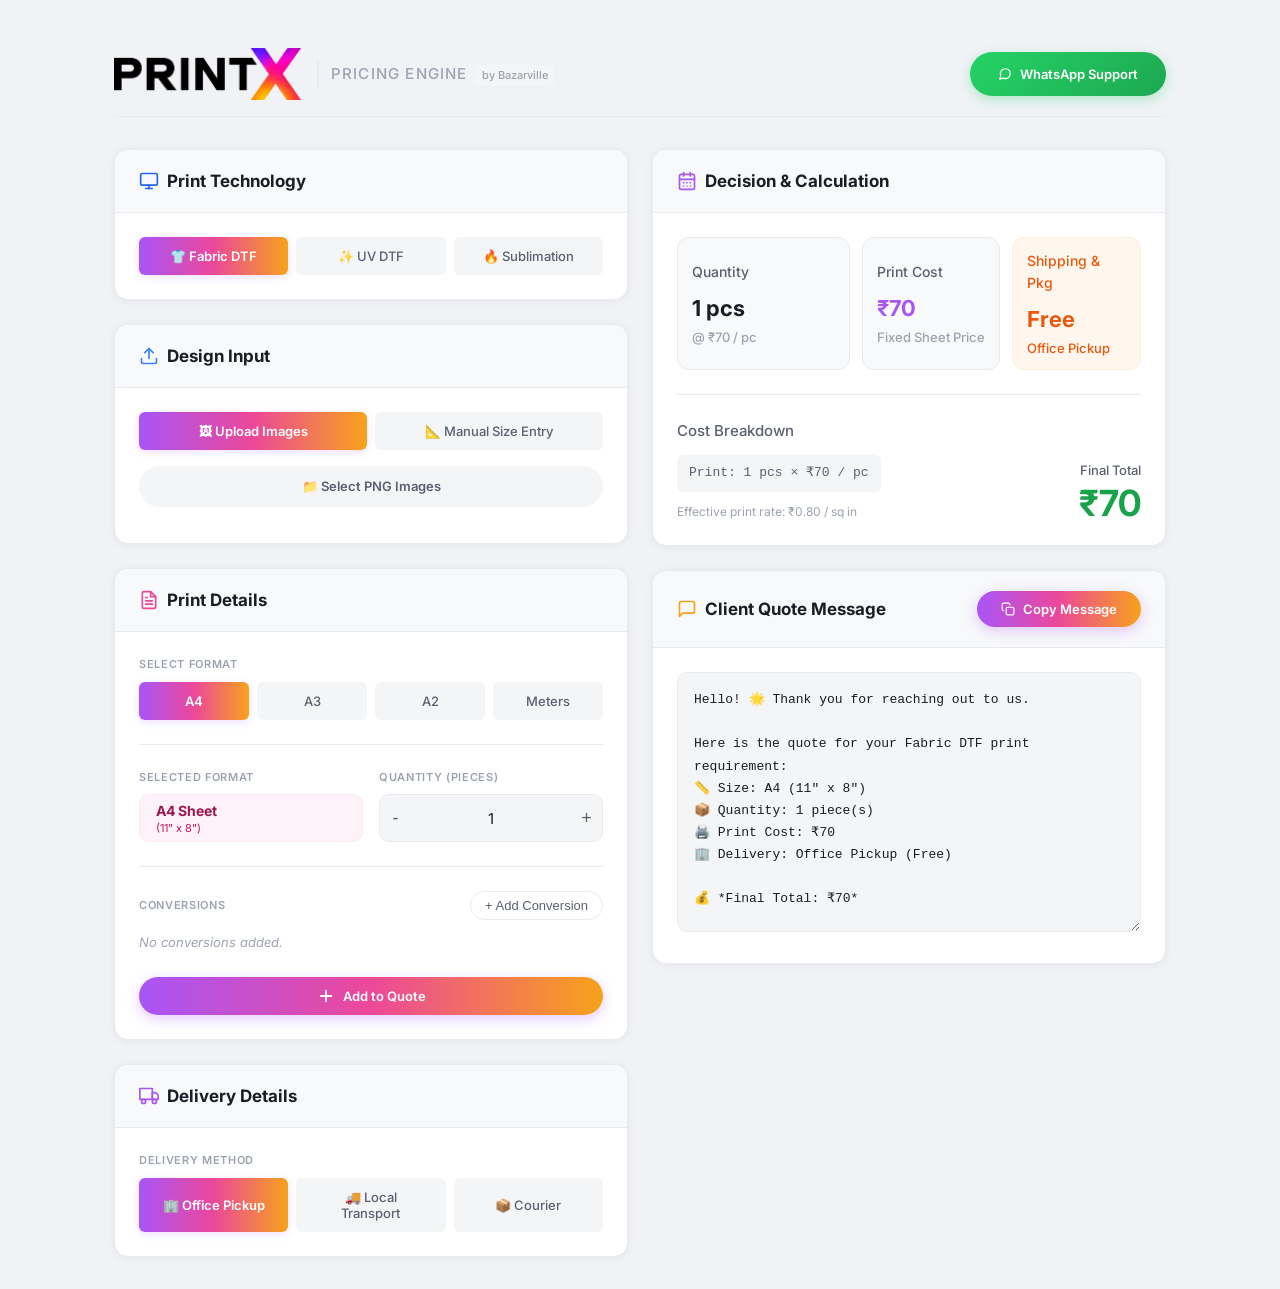
==== index.html @ d90b4173 "refactor: remove admin panel, sync pricing config, and clean up repository" ====
<!DOCTYPE html>
<html lang="en">

<head>
  <meta charset="UTF-8" />
  <meta name="viewport" content="width=device-width, initial-scale=1.0" />
  <meta name="description"
    content="DTF Pricing Engine — Calculate print costs, shipping, and generate client quotes instantly." />
  <title>PrintX - Pricing Engine</title>

  <!-- Favicon -->
  <link rel="icon" type="image/svg+xml" href="assets/images/favicon.svg" />

  <!-- CSS Design System -->
  <link rel="stylesheet" href="css/variables.css" />
  <link rel="stylesheet" href="css/base.css" />
  <link rel="stylesheet" href="css/layout.css" />
  <link rel="stylesheet" href="css/components.css" />
  <link rel="stylesheet" href="css/quote.css" />

  <!-- App Entry -->
  <script type="module" src="js/main.js"></script>
</head>

<body>
  <div class="app-wrapper">
    <!-- Global Header -->
    <header class="app-header" id="app-header"></header>

    <!-- 2-Column Grid -->
    <div class="app-grid">
      <!-- Left Column: Inputs -->
      <div class="app-col" id="app-inputs"></div>

      <!-- Right Column: Outputs + Quote -->
      <div class="app-col">
        <div id="app-outputs"></div>
        <div id="app-quote"></div>
      </div>
    </div>
  </div>
</body>

</html>
---- css/variables.css ----
/* ========================================
   Design Tokens — PrintX Reference Match
   ======================================== */

:root {
  /* Colors */
  --bg-primary: #f0f2f5;
  --bg-secondary: #ffffff;
  --bg-card: #ffffff;
  --bg-card-hover: #fafbfc;
  --bg-input: #f4f5f7;

  --border-color: #e8eaee;
  --border-active: #d0d4dc;

  --text-primary: #1a1d26;
  --text-secondary: #5a6070;
  --text-muted: #9ca3b0;

  /* PrintX logo gradient: purple → pink → orange */
  --gradient-primary: linear-gradient(to right, #a855f7 0%, #ec4899 50%, #f7a21b 100%);
  --gradient-primary-hover: linear-gradient(to right, #9333ea 0%, #db2777 50%, #ea580c 100%);
  --gradient-btn-shadow: 0 4px 14px rgba(168, 85, 247, 0.3);

  --accent-orange: #f7a21b;
  --accent-pink: #ec4899;
  --accent-purple: #a855f7;

  --success: #16a34a;
  --success-light: #22c55e;
  --warning: #f97316;
  --warning-bg: #fff7ed;
  --danger: #dc2626;

  --whatsapp: #25d366;

  /* Typography */
  --font-family: 'Inter', -apple-system, BlinkMacSystemFont, 'Segoe UI', sans-serif;
  --font-mono: 'SF Mono', 'Consolas', monospace;

  --fs-xs: 0.6875rem;
  --fs-sm: 0.8125rem;
  --fs-base: 0.9375rem;
  --fs-lg: 1.0625rem;
  --fs-xl: 1.25rem;
  --fs-2xl: 1.625rem;
  --fs-3xl: 2rem;

  --fw-normal: 400;
  --fw-medium: 500;
  --fw-semibold: 600;
  --fw-bold: 700;

  /* Spacing */
  --space-xs: 0.25rem;
  --space-sm: 0.5rem;
  --space-md: 0.75rem;
  --space-lg: 1rem;
  --space-xl: 1.5rem;
  --space-2xl: 2rem;
  --space-3xl: 3rem;

  /* Radius */
  --radius-sm: 6px;
  --radius-md: 10px;
  --radius-lg: 14px;
  --radius-xl: 20px;
  --radius-pill: 999px;

  /* Shadows */
  --shadow-sm: 0 1px 3px rgba(0, 0, 0, 0.04);
  --shadow-card: 0 1px 8px rgba(0, 0, 0, 0.06);
  --shadow-lg: 0 8px 30px rgba(0, 0, 0, 0.08);

  /* Transitions */
  --transition-fast: 150ms ease;
  --transition-base: 200ms ease;
}
---- css/base.css ----
/* ========================================
   Base Styles — Reset, body, typography
   ======================================== */

@import url('https://fonts.googleapis.com/css2?family=Inter:wght@400;500;600;700&display=swap');

*, *::before, *::after {
  margin: 0;
  padding: 0;
  box-sizing: border-box;
}

html {
  font-size: 16px;
  -webkit-font-smoothing: antialiased;
  -moz-osx-font-smoothing: grayscale;
  overflow-x: hidden;
  width: 100%;
}

body {
  font-family: var(--font-family);
  font-size: var(--fs-base);
  font-weight: var(--fw-normal);
  color: var(--text-primary);
  background: var(--bg-primary);
  line-height: 1.6;
  min-height: 100vh;
  overflow-x: hidden;
  width: 100%;
  max-width: 100vw;
}

a {
  color: var(--accent-primary);
  text-decoration: none;
  transition: color var(--transition-fast);
}

a:hover {
  color: var(--accent-secondary);
}

h1, h2, h3, h4 {
  font-weight: var(--fw-semibold);
  line-height: 1.3;
  color: var(--text-primary);
}

::selection {
  background: var(--accent-purple);
  color: #fff;
}

input:focus, textarea:focus, button:focus-visible {
  outline: 2px solid var(--accent-primary);
  outline-offset: 1px;
}

.text-muted {
  color: var(--text-muted);
  font-size: var(--fs-sm);
}
---- css/layout.css ----
/* ========================================
   Layout — PrintX Reference Match
   ======================================== */

.app-wrapper {
  max-width: 1100px;
  margin: 0 auto;
  padding: var(--space-2xl) var(--space-xl);
}

.app-header {
  margin-bottom: var(--space-2xl);
  border-bottom: 1px solid var(--border-color);
}

.app-grid {
  display: grid;
  grid-template-columns: 1fr 1fr;
  gap: var(--space-xl);
  align-items: start;
}

.app-col {
  display: flex;
  flex-direction: column;
  gap: var(--space-xl);
}

/* Header — NO card border, open layout like reference */
.header-inner {
  display: flex;
  align-items: center;
  justify-content: space-between;
  padding: var(--space-lg) 0;
}

.header-brand {
  display: flex;
  align-items: center;
  gap: var(--space-lg);
}

.header-logo {
  height: 52px;
  width: auto;
  object-fit: contain;
}

.header-logo-placeholder {
  width: 52px;
  height: 52px;
  display: flex;
  align-items: center;
  justify-content: center;
  font-size: 2rem;
  background: var(--bg-input);
  border-radius: var(--radius-md);
  border: 1px dashed var(--border-color);
}

.header-text {
  display: flex;
  align-items: center;
  gap: var(--space-md);
}

.header-title {
  font-size: var(--fs-2xl);
  font-weight: 900;
  color: var(--text-primary);
  line-height: 1;
  letter-spacing: -0.02em;
}

.header-separator {
  width: 2px;
  height: 28px;
  background: var(--border-color);
}

.header-subtitle {
  font-size: var(--fs-base);
  color: var(--text-muted);
  font-weight: var(--fw-medium);
  letter-spacing: 0.08em;
}

.header-actions {
  display: flex;
  flex-direction: column;
  align-items: flex-end;
  gap: 4px;
}

.header-phone {
  font-size: var(--fs-xs);
  color: var(--text-muted);
  font-weight: var(--fw-medium);
}

/* Responsive */
@media (max-width: 768px) {
  .app-wrapper { 
    padding: 12px 16px;
    width: 100%;
    max-width: 100%;
    margin: 0 auto;
    box-sizing: border-box;
  }
  .app-grid { 
    display: flex;
    flex-direction: column;
    gap: 16px;
  }
  .app-col {
    gap: 16px;
    width: 100%;
  }
  .header-inner {
    flex-direction: column;
    align-items: center;
    gap: 8px; /* Reduced from 12px */
    text-align: center;
    width: 100%;
  }
  .header-brand { 
    flex-direction: column;
    align-items: center;
    justify-content: center;
    width: 100%;
  }
  .header-text { 
    flex-direction: column; 
    gap: var(--space-xs); 
  }
  .header-separator { display: none; }
  .header-actions { 
    width: 100%; 
    display: flex;
    margin-top: 12px;
  }
  .header-actions > div {
    display: flex;
    align-items: center;
    justify-content: space-between;
    gap: 12px;
    width: 100%;
  }
  .header-actions .btn {
    height: 44px;
    min-height: 44px;
    font-size: 14px;
    border-radius: 10px;
    width: auto;
  }
  .header-actions .btn-admin-toggle {
    width: 44px;
    padding: 0;
    display: flex;
    align-items: center;
    justify-content: center;
    flex-shrink: 0;
  }
  .header-actions .btn-whatsapp {
    flex: 1;
    max-width: none;
    justify-content: center;
    display: flex;
    align-items: center;
    gap: 8px;
  }
}
---- css/components.css ----
/* ========================================
   Components — PrintX Reference Match
   ======================================== */

/* Cards */
.card {
  background: var(--bg-card);
  border: 1px solid var(--border-color);
  border-radius: var(--radius-lg);
  padding: 0;
  box-shadow: var(--shadow-card);
  overflow: hidden;
}

.card-header {
  padding: 20px 24px;
  background: #f8f9fa;
  border-bottom: 1px solid var(--border-color);
  display: flex;
  align-items: center;
}

.card-body {
  padding: 24px;
}

.card-title {
  font-size: var(--fs-lg);
  font-weight: var(--fw-bold);
  color: var(--text-primary);
  display: flex;
  align-items: center;
  gap: var(--space-sm);
  margin: 0; /* Handled by header padding */
}

/* Field labels — uppercase, small, muted */
.field-group {
  margin-bottom: var(--space-xl);
}

.field-label {
  display: block;
  font-size: var(--fs-xs);
  font-weight: var(--fw-semibold);
  color: var(--text-muted);
  text-transform: uppercase;
  letter-spacing: 0.06em;
  margin-bottom: 8px;
}

/* Inputs — simple grey */
.input-field {
  width: 100%;
  height: 48px;
  padding: 12px 14px;
  background: var(--bg-input);
  border: 1px solid var(--border-color);
  border-radius: var(--radius-md);
  color: var(--text-primary);
  font-family: var(--font-family);
  font-size: var(--fs-base);
  transition: border-color var(--transition-fast);
}

.input-field:focus {
  border-color: var(--accent-pink);
  background: #fff;
  outline: none;
  box-shadow: 0 0 0 3px rgba(236, 72, 153, 0.08);
}

.input-field:disabled {
  opacity: 0.6;
  cursor: not-allowed;
  background: var(--bg-primary);
}

.input-fixed {
  color: var(--text-secondary);
  font-weight: var(--fw-medium);
}

/* Custom Select Dropdown Arrow */
select.input-field {
  -webkit-appearance: none;
  -moz-appearance: none;
  appearance: none;
  background-image: url("data:image/svg+xml;charset=UTF-8,%3csvg xmlns='http://www.w3.org/2000/svg' viewBox='0 0 24 24' fill='none' stroke='%236b7280' stroke-width='2' stroke-linecap='round' stroke-linejoin='round'%3e%3cpolyline points='6 9 12 15 18 9'%3e%3c/polyline%3e%3c/svg%3e");
  background-repeat: no-repeat;
  background-position: right 14px center;
  background-size: 16px;
  padding-right: 40px; /* Space for the custom arrow */
}

/* Custom Number Spinner UI */
.number-input-group {
  display: flex;
  align-items: stretch;
  height: 48px;
  background: var(--bg-input);
  border: 1px solid var(--border-color);
  border-radius: var(--radius-md);
  overflow: hidden;
  transition: border-color var(--transition-fast);
}

.number-input-group:focus-within {
  border-color: var(--accent-pink);
  box-shadow: 0 0 0 3px rgba(236, 72, 153, 0.08);
}

.number-input-group .input-field {
  border: none;
  border-radius: 0;
  text-align: center;
  padding: 0 var(--space-xs);
  height: 100%;
}

.number-input-group .input-field:focus {
  box-shadow: none;
}

.btn-spin {
  display: flex;
  align-items: center;
  justify-content: center;
  width: 44px;
  background: var(--bg-input);
  border: none;
  color: var(--text-secondary);
  font-size: 18px;
  font-weight: 500;
  cursor: pointer;
  user-select: none;
  transition: background var(--transition-fast);
}

.btn-spin:hover {
  background: #e5e7eb;
  color: var(--text-primary);
}

.btn-spin:active {
  background: #d1d5db;
}

/* Hide native number spin arrows */
input[type="number"]::-webkit-inner-spin-button,
input[type="number"]::-webkit-outer-spin-button {
  -webkit-appearance: none;
  margin: 0;
}
input[type="number"] {
  -moz-appearance: textfield; /* Firefox */
}


/* Selected Format Badge */
.format-badge {
  background: #fdf2f8;
  border: 1px solid #fce7f3;
  border-radius: var(--radius-md);
  padding: 0 var(--space-lg);
  display: flex;
  flex-direction: column;
  justify-content: center;
  height: 48px;
  box-sizing: border-box;
}

.format-badge-name {
  color: #9d174d;
  font-weight: var(--fw-bold);
  font-size: 14px;
  line-height: 1.2;
}

.format-badge-dims {
  color: #be185d;
  font-size: 11px;
  margin-top: 2px;
  line-height: 1.1;
}

.input-row {
  display: grid;
  grid-template-columns: 1fr 1fr;
  gap: var(--space-lg);
}

.input-col {
  display: flex;
  flex-direction: column;
}

/* ========================================
   Buttons — Gradient pills (PrintX style)
   ======================================== */

.btn {
  display: inline-flex;
  align-items: center;
  justify-content: center;
  gap: var(--space-sm);
  padding: 10px 24px;
  font-family: var(--font-family);
  font-size: var(--fs-sm);
  font-weight: var(--fw-semibold);
  border: none;
  border-radius: var(--radius-pill);
  background: var(--bg-input);
  color: var(--text-secondary);
  cursor: pointer;
  transition: all var(--transition-fast);
  user-select: none;
}

.btn:hover {
  background: #e5e7eb;
  color: var(--text-primary);
}

.btn-group {
  display: flex;
  gap: var(--space-sm);
  flex-wrap: wrap;
}

/* Toggle buttons — inactive: grey pill, active: gradient */
.btn-select {
  padding: 11px 21px; /* adjusted to compensate for removed border */
  border-radius: var(--radius-sm);
  background: var(--bg-input);
  border: none;
  color: var(--text-secondary);
  font-weight: var(--fw-medium);
  flex: 1; /* Stretch to fill space evenly */
}

.btn-select.active {
  background: var(--gradient-primary);
  color: #fff;
  font-weight: var(--fw-semibold);
  box-shadow: 0 2px 8px rgba(168, 85, 247, 0.2);
}

.btn-select.active:hover {
  background: var(--gradient-primary-hover);
  color: #fff;
}

.btn-select:not(.active):hover {
  background: #e5e7eb;
}

/* Specific button for adding conversions to prevent mobile overrides */
.btn-add-conversion {
  padding: 6px 14px;
  font-size: 13px;
  font-weight: 500;
  border-radius: var(--radius-pill);
  background: #fff;
  border: 1px solid var(--border-color);
  color: var(--text-secondary);
  cursor: pointer;
  transition: all var(--transition-fast);
  white-space: nowrap;
}

.btn-add-conversion:hover {
  background: #f3f4f6;
  color: var(--text-primary);
  border-color: var(--border-active);
}

/* Primary (gradient) */
.btn-primary {
  background: var(--gradient-primary);
  color: #fff;
  font-weight: var(--fw-semibold);
  box-shadow: var(--gradient-btn-shadow);
  border: none;
}

.btn-primary:hover {
  background: var(--gradient-primary-hover);
  color: #fff;
}

.btn-success {
  background: var(--success) !important;
  color: #fff !important;
  box-shadow: 0 4px 12px rgba(22, 163, 74, 0.3) !important;
}

/* WhatsApp — green brand color */
.btn-whatsapp {
  background: linear-gradient(135deg, #25D366, #1da851);
  border: none;
  color: #fff;
  font-weight: var(--fw-semibold);
  padding: 12px 28px;
  border-radius: var(--radius-pill);
  font-size: var(--fs-sm);
  box-shadow: 0 4px 12px rgba(37, 211, 102, 0.3);
}

.btn-whatsapp:hover {
  background: linear-gradient(135deg, #1da851, #128c7e);
  color: #fff;
}

/* Chips */
.chip-group {
  display: flex;
  gap: var(--space-sm);
}

.chip {
  padding: 5px 14px;
  font-family: var(--font-family);
  font-size: var(--fs-xs);
  font-weight: var(--fw-medium);
  border: 1px solid var(--border-color);
  border-radius: var(--radius-pill);
  background: #fff;
  color: var(--text-muted);
  cursor: pointer;
  transition: all var(--transition-fast);
}

.chip:hover {
  border-color: var(--border-active);
}

.chip.active {
  background: var(--gradient-primary);
  border-color: transparent;
  color: #fff;
}

/* ========================================
   Partner cards
   ======================================== */

.partner-card {
  padding: 12px 16px;
  background: var(--bg-input);
  border: 1px solid var(--border-color);
  border-radius: var(--radius-md);
  margin-bottom: var(--space-sm);
  cursor: pointer;
  transition: all var(--transition-fast);
  display: flex;
  align-items: center;
  justify-content: space-between;
}

.partner-card:hover {
  border-color: var(--border-active);
  background: #fff;
}

.partner-card.selected {
  border-color: var(--accent-orange);
  background: var(--warning-bg);
}

.partner-info {
  display: flex;
  flex-direction: column;
  gap: 4px;
}

.partner-title-row {
  display: flex;
  align-items: center;
  gap: 8px;
}

.partner-name {
  font-weight: var(--fw-semibold);
  font-size: 14px;
  color: var(--text-primary);
}

.partner-track {
  font-size: 11px;
  color: var(--accent-pink);
  text-decoration: none;
  font-weight: var(--fw-medium);
}
.partner-track:hover {
  text-decoration: underline;
}

.partner-meta-row {
  display: flex;
  align-items: center;
  gap: 12px;
  font-size: 12px;
  color: var(--text-muted);
}

.partner-cost {
  font-size: 18px;
  font-weight: var(--fw-bold);
  color: var(--accent-orange);
}

.kpi-grid {
  display: grid;
  grid-template-columns: repeat(3, 1fr);
  gap: var(--space-md);
}

.kpi-block {
  padding: 12px 14px;
  background: #f8f9fa;
  border: 1px solid var(--border-color);
  border-radius: 12px;
  text-align: left;
  display: flex;
  flex-direction: column;
  justify-content: center; /* Center content vertically */
  min-height: 116px;
}

.kpi-label {
  font-size: 14px;
  font-weight: var(--fw-medium);
  color: var(--text-secondary);
  text-transform: none;
  letter-spacing: normal;
  margin-bottom: 12px;
}

.kpi-value {
  font-size: 22px;
  font-weight: var(--fw-bold);
  color: var(--text-primary);
  margin-bottom: 8px;
  line-height: 1.1;
  white-space: nowrap;
}

.kpi-sub {
  font-size: 13px;
  color: var(--text-muted);
  font-weight: var(--fw-medium);
  line-height: 1.4;
  white-space: nowrap;
}

/* Delivery KPI — orange accent */
.kpi-block.kpi-delivery {
  background: var(--warning-bg);
  border-color: #ffedd5;
}

.kpi-block.kpi-delivery .kpi-label,
.kpi-block.kpi-delivery .kpi-value,
.kpi-block.kpi-delivery .kpi-sub {
  color: #ea580c;
}

/* Breakdown Badges */
.breakdown-badge {
  padding: 8px 12px;
  border-radius: 6px;
  font-family: var(--font-mono);
  font-size: 13px;
  display: inline-block;
  width: fit-content;
}

.breakdown-print-badge {
  background: var(--bg-input);
  color: var(--text-secondary);
}

.breakdown-delivery-badge {
  background: var(--warning-bg);
  color: #ea580c;
}

/* ========================================
   Final Total
   ======================================== */

.final-total-label {
  font-size: 13px;
  font-weight: var(--fw-medium);
  color: var(--text-secondary);
  margin-bottom: 4px;
}

.final-total-value {
  font-size: 36px;
  font-weight: 700;
  color: var(--success);
  line-height: 1;
}

/* ========================================
   Validation error
   ======================================== */

.validation-error {
  padding: 10px 14px;
  background: #fef2f2;
  border: 1px solid #fecaca;
  border-radius: var(--radius-md);
  color: var(--danger);
  font-size: var(--fs-sm);
  font-weight: var(--fw-medium);
  margin-top: var(--space-md);
  animation: shake 0.3s ease;
}

@keyframes shake {
  0%, 100% { transform: translateX(0); }
  25% { transform: translateX(-4px); }
  75% { transform: translateX(4px); }
}

.badge-recommended {
  background: #fef08a; /* Yellow-200 */
  color: #854d0e; /* Yellow-800 */
  font-size: 10px;
  font-weight: 600;
  padding: 2px 6px;
  border-radius: 12px;
  display: inline-flex;
  align-items: center;
  line-height: 1.2;
}

/* ========================================
   Responsive Components (Mobile)
   ======================================== */

@media (max-width: 768px) {
  .card {
    width: 100%;
    border-radius: 12px;
    margin-bottom: 16px;
  }
  .card-header {
    padding: 16px;
  }
  .card-body {
    padding: 16px;
  }
  .btn, .btn-select {
    width: 100%;
    min-height: 44px;
    height: 48px;
    font-size: 14px; /* Reduced from 15px for better hierarchy */
    justify-content: center;
  }
  /* Secondary Button Hierarchy Fix */
  .btn:not(.btn-primary):not(.btn-success):not(.btn-whatsapp):not(.btn-select) {
    background: transparent;
    border: 1px solid var(--border-color);
    font-weight: 500; /* Lighter visual weight */
    color: var(--text-primary);
  }
  .btn-select:not(.active) {
    background: #f8f9fa; /* Lighter background */
    border: 1px solid var(--border-color);
    font-weight: 500;
  }
  .btn-group {
    flex-direction: column;
    gap: 10px;
    width: 100%;
  }
  .input-field {
    width: 100%;
    height: 44px;
    font-size: 16px;
    padding: 10px 12px;
  }
  .input-col {
    margin-bottom: 8px;
  }
  .input-row {
    grid-template-columns: 1fr;
    gap: var(--space-md);
  }
  .number-input-group {
    height: 44px;
  }
  .format-badge {
    height: 44px;
    padding: 0 var(--space-md);
  }
  .format-badge-name {
    font-size: 13px;
  }
  .format-badge-dims {
    font-size: 10px;
    margin-top: 1px;
  }
  .kpi-grid {
    display: flex;
    flex-direction: column;
    gap: 10px;
  }
  .kpi-block {
    min-height: auto;
    padding: 12px;
    width: 100%;
    overflow: hidden;
  }
  /* Typography tweaks */
  .card-title {
    font-size: 15px; /* balanced section title */
  }
  .field-label, .kpi-label, .final-total-label {
    font-size: 12px; /* balanced labels */
  }
  .kpi-value {
    font-size: 22px;
    word-break: break-word;
  }
  .final-total-value {
    font-size: 28px;
  }
  /* Adjust breakdown layout */
  .breakdown-section > div:first-child {
    flex-direction: column;
  }
  .breakdown-badge {
    white-space: normal;
    word-break: break-word;
  }
  .admin-upload-btn {
    width: 100%;
    min-height: 44px;
    display: flex;
    justify-content: center;
  }
}

/* Manual Size List Row Component */
.manual-size-item {
  display: flex;
  gap: 8px;
  align-items: center;
  background: #f9fafb;
  padding: 8px 12px;
  border: 1px solid var(--border-color);
  border-radius: 8px;
}

.manual-size-item .size-inputs-group {
  display: flex;
  align-items: center;
  gap: 8px;
}

.manual-size-item .multiplier {
  color: var(--text-muted);
}

.manual-size-item .unit {
  color: var(--text-muted);
  font-size: 12px;
  margin-left: 4px;
}

.manual-size-item .spacer {
  flex: 1;
}

.manual-size-item .remove-btn {
  width: 36px;
  height: 36px;
  min-height: 36px;
  padding: 0;
  display: flex;
  align-items: center;
  justify-content: center;
  color: #ef4444;
  border: 1px solid #fecaca;
  background: #fef2f2;
  border-radius: 8px;
  flex-shrink: 0;
}

.manual-size-item .remove-btn:hover {
  background: #fee2e2;
  border-color: #fca5a5;
}

@media (max-width: 480px) {
  .manual-size-item {
    display: grid !important;
    grid-template-columns: 1fr auto !important;
    row-gap: 12px;
    column-gap: 8px;
    padding: 12px !important;
  }
  
  .manual-size-item .spacer {
    display: none !important;
  }
  
  .manual-size-item .size-inputs-group {
    grid-column: 1 / -1;
    width: 100%;
  }
  
  .manual-size-item .quantity-group {
    grid-column: 1;
    justify-self: start;
  }
  
  .manual-size-item .delete-group {
    grid-column: 2;
    justify-self: end;
  }
}

/* Cart Items */
.cart-item {
  display: flex;
  justify-content: space-between;
  align-items: center;
  padding: 12px;
  border: 1px solid var(--border-color);
  border-radius: var(--radius-md);
  background: var(--bg-card);
  box-shadow: 0 1px 3px rgba(0, 0, 0, 0.02);
  transition: all var(--transition-fast);
}

.cart-item:hover {
  border-color: var(--border-active);
  background: var(--bg-card-hover);
}

.cart-item-details {
  flex: 1;
  min-width: 0;
}

.cart-item-title {
  font-weight: var(--fw-semibold);
  font-size: 14px;
  color: var(--text-primary);
  margin-bottom: 4px;
}

.cart-item-sub {
  font-size: 12px;
  color: var(--text-muted);
  display: flex;
  flex-wrap: wrap;
  gap: 8px;
  align-items: center;
}
---- css/quote.css ----
/* ========================================
   Quote Section — Light theme
   ======================================== */

.quote-header {
  justify-content: space-between;
  align-items: center;
}

.quote-actions {
  margin-bottom: 0;
}

.quote-textarea {
  width: 100%;
  min-height: 260px;
  padding: var(--space-lg);
  background: var(--bg-input);
  border: 1px solid var(--border-color);
  border-radius: var(--radius-md);
  color: var(--text-primary);
  font-family: var(--font-mono);
  font-size: var(--fs-sm);
  line-height: 1.7;
  resize: vertical;
  transition: border-color var(--transition-fast);
}

.quote-textarea:focus {
  border-color: var(--accent-primary);
  background: #fff;
}

@media (max-width: 768px) {
  .quote-header {
    flex-direction: column;
    align-items: stretch;
    gap: 16px;
  }
  .quote-actions {
    width: 100%;
    margin-bottom: 0;
  }
  .quote-actions .btn {
    width: 100%;
    margin-bottom: 0;
  }
  .quote-textarea {
    width: 100%;
    max-width: 100%;
    font-size: 14px;
    line-height: 1.5;
    padding: 16px;
    box-sizing: border-box;
    overflow-x: hidden;
    min-height: 180px;
    border-radius: 12px;
    display: block;
  }
}
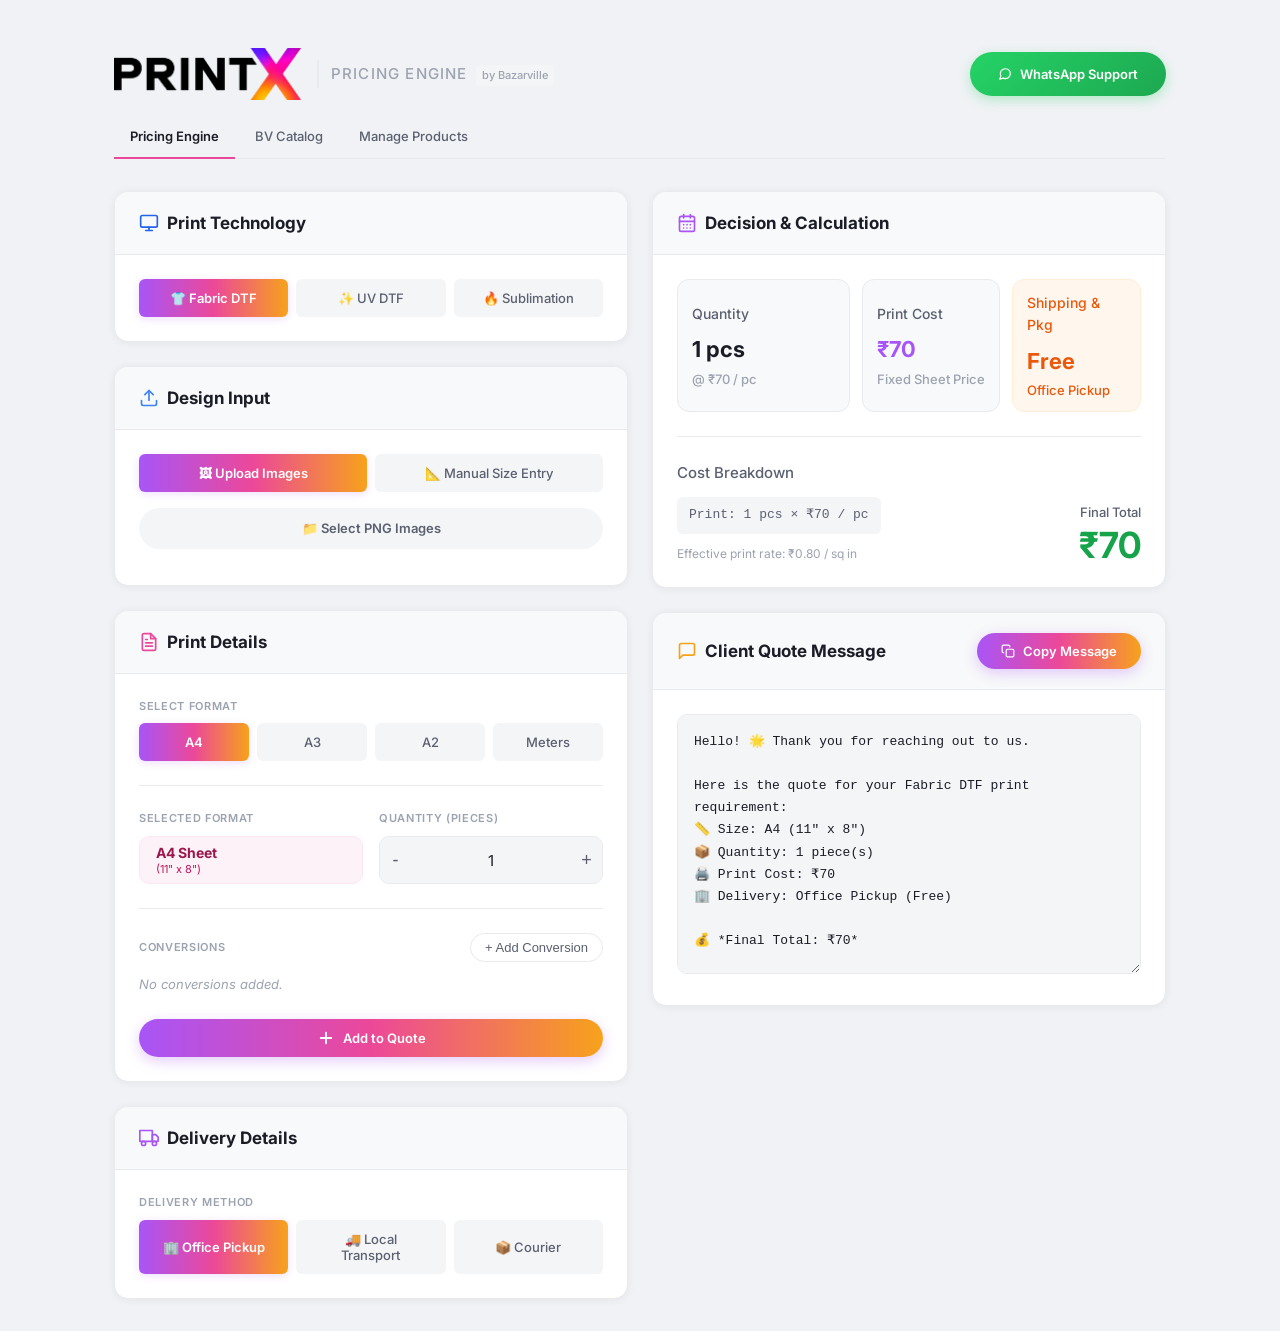
==== commit f5bc0070: "feat(bv-web): add BV Catalog + Manage Products pages Resolves BV Web tickets: - (IN STOCK) should be" ====
--- a/index.html
+++ b/index.html
@@ -25,7 +25,7 @@
 <body>
   <div class="app-wrapper">
     <!-- Global Header -->
-    <header class="app-header" id="app-header"></header>
+    <header class="app-header" id="app-header" data-page="pricing"></header>
 
     <!-- 2-Column Grid -->
     <div class="app-grid">
--- a/css/layout.css
+++ b/css/layout.css
@@ -98,6 +98,37 @@
   font-weight: var(--fw-medium);
 }
 
+/* Page navigation tabs */
+.app-nav {
+  display: flex;
+  gap: var(--space-xs);
+  margin-bottom: -1px;
+  overflow-x: auto;
+  scrollbar-width: none;
+}
+
+.app-nav::-webkit-scrollbar { display: none; }
+
+.app-nav-link {
+  padding: 10px 16px;
+  font-size: var(--fs-sm);
+  font-weight: var(--fw-medium);
+  color: var(--text-secondary);
+  border-bottom: 2px solid transparent;
+  white-space: nowrap;
+  transition: color var(--transition-fast), border-color var(--transition-fast);
+}
+
+.app-nav-link:hover {
+  color: var(--text-primary);
+}
+
+.app-nav-link.active {
+  color: var(--text-primary);
+  font-weight: var(--fw-semibold);
+  border-bottom-color: var(--accent-pink);
+}
+
 /* Responsive */
 @media (max-width: 768px) {
   .app-wrapper { 
@@ -134,6 +165,13 @@
     gap: var(--space-xs); 
   }
   .header-separator { display: none; }
+  .app-nav {
+    justify-content: center;
+    margin-top: 8px;
+  }
+  .app-nav-link {
+    padding: 10px 12px;
+  }
   .header-actions { 
     width: 100%; 
     display: flex;
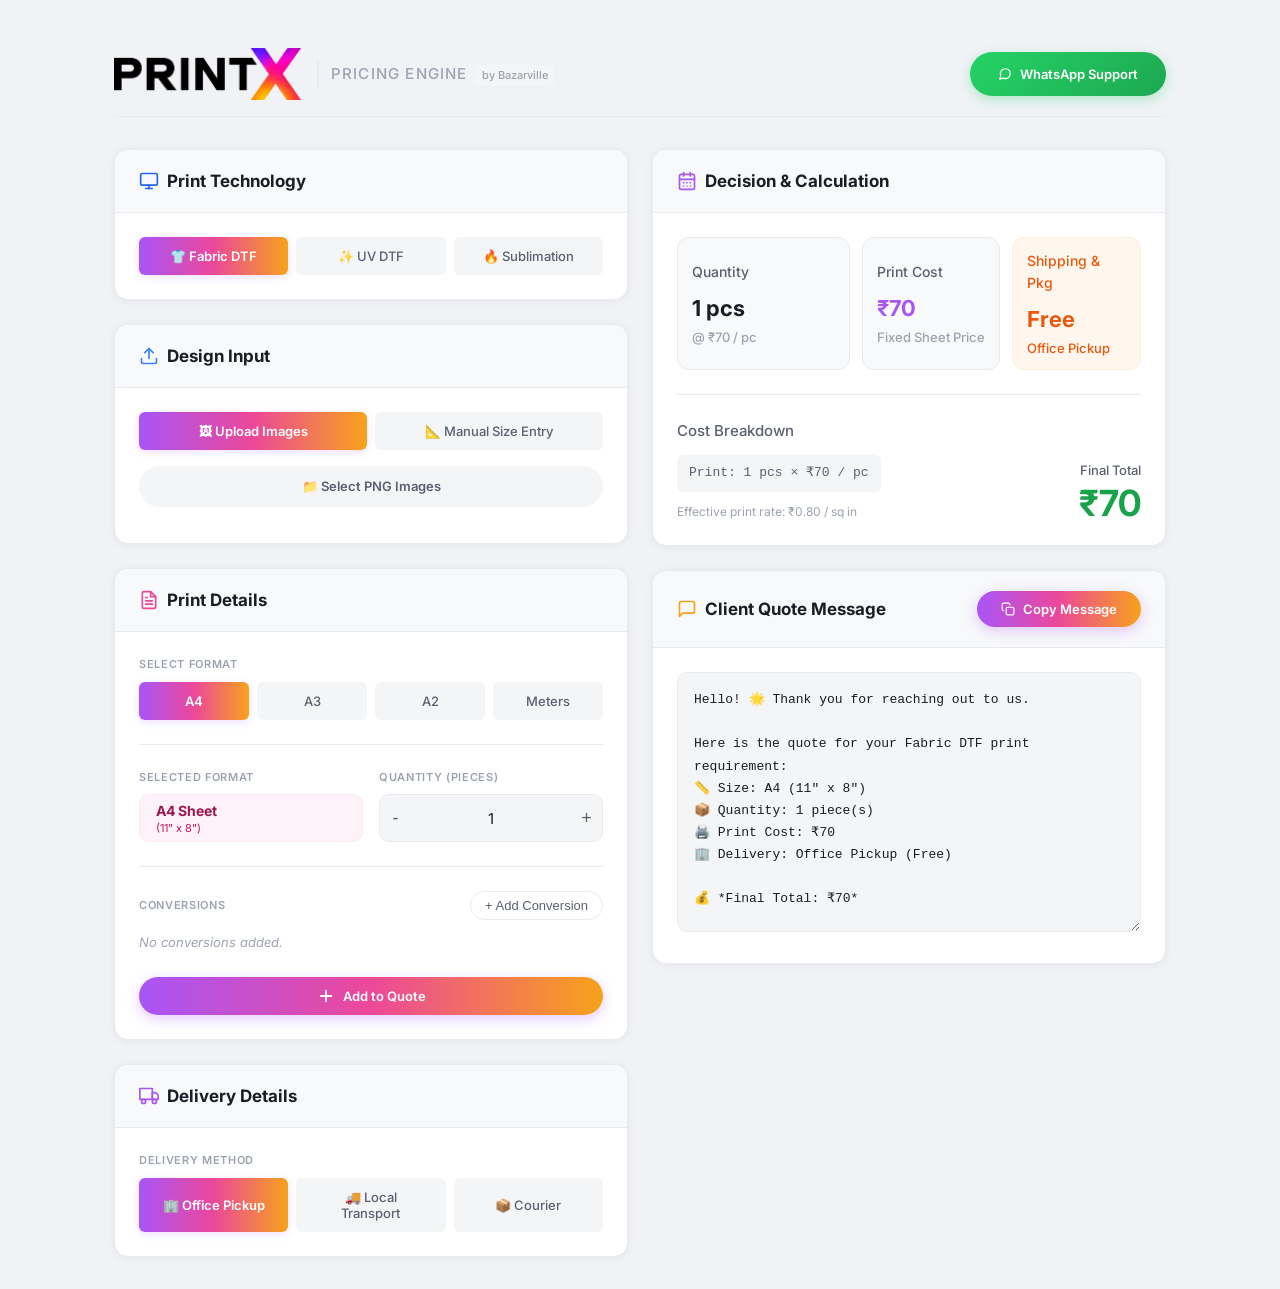
==== commit 5b5d7442: "revert: restore repository to d90b417 (undo all changes from this session) Reverts: - db49810 feat(b" ====
--- a/index.html
+++ b/index.html
@@ -25,7 +25,7 @@
 <body>
   <div class="app-wrapper">
     <!-- Global Header -->
-    <header class="app-header" id="app-header" data-page="pricing"></header>
+    <header class="app-header" id="app-header"></header>
 
     <!-- 2-Column Grid -->
     <div class="app-grid">
--- a/css/layout.css
+++ b/css/layout.css
@@ -98,37 +98,6 @@
   font-weight: var(--fw-medium);
 }
 
-/* Page navigation tabs */
-.app-nav {
-  display: flex;
-  gap: var(--space-xs);
-  margin-bottom: -1px;
-  overflow-x: auto;
-  scrollbar-width: none;
-}
-
-.app-nav::-webkit-scrollbar { display: none; }
-
-.app-nav-link {
-  padding: 10px 16px;
-  font-size: var(--fs-sm);
-  font-weight: var(--fw-medium);
-  color: var(--text-secondary);
-  border-bottom: 2px solid transparent;
-  white-space: nowrap;
-  transition: color var(--transition-fast), border-color var(--transition-fast);
-}
-
-.app-nav-link:hover {
-  color: var(--text-primary);
-}
-
-.app-nav-link.active {
-  color: var(--text-primary);
-  font-weight: var(--fw-semibold);
-  border-bottom-color: var(--accent-pink);
-}
-
 /* Responsive */
 @media (max-width: 768px) {
   .app-wrapper { 
@@ -165,13 +134,6 @@
     gap: var(--space-xs); 
   }
   .header-separator { display: none; }
-  .app-nav {
-    justify-content: center;
-    margin-top: 8px;
-  }
-  .app-nav-link {
-    padding: 10px 12px;
-  }
   .header-actions { 
     width: 100%; 
     display: flex;
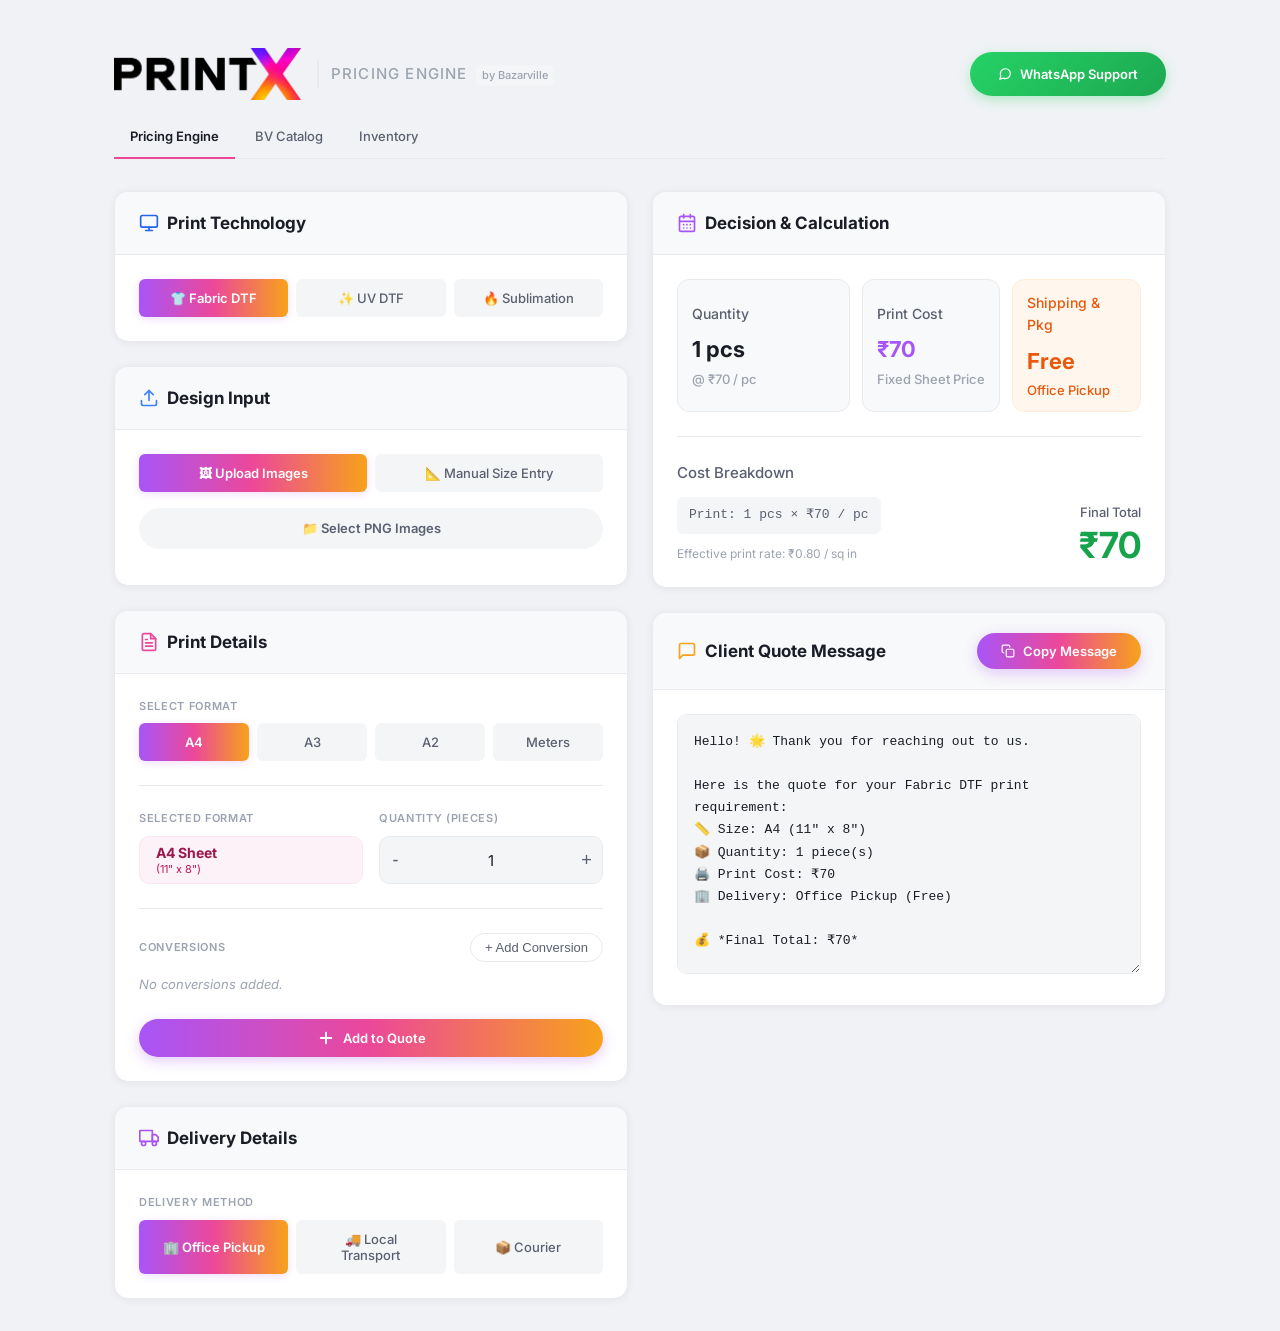
==== commit 89528cc9: "feat: restore BV Web, inventory and fixes — with original pricing Brings back everything from this s" ====
--- a/index.html
+++ b/index.html
@@ -25,7 +25,7 @@
 <body>
   <div class="app-wrapper">
     <!-- Global Header -->
-    <header class="app-header" id="app-header"></header>
+    <header class="app-header" id="app-header" data-page="pricing"></header>
 
     <!-- 2-Column Grid -->
     <div class="app-grid">
--- a/css/layout.css
+++ b/css/layout.css
@@ -98,6 +98,37 @@
   font-weight: var(--fw-medium);
 }
 
+/* Page navigation tabs */
+.app-nav {
+  display: flex;
+  gap: var(--space-xs);
+  margin-bottom: -1px;
+  overflow-x: auto;
+  scrollbar-width: none;
+}
+
+.app-nav::-webkit-scrollbar { display: none; }
+
+.app-nav-link {
+  padding: 10px 16px;
+  font-size: var(--fs-sm);
+  font-weight: var(--fw-medium);
+  color: var(--text-secondary);
+  border-bottom: 2px solid transparent;
+  white-space: nowrap;
+  transition: color var(--transition-fast), border-color var(--transition-fast);
+}
+
+.app-nav-link:hover {
+  color: var(--text-primary);
+}
+
+.app-nav-link.active {
+  color: var(--text-primary);
+  font-weight: var(--fw-semibold);
+  border-bottom-color: var(--accent-pink);
+}
+
 /* Responsive */
 @media (max-width: 768px) {
   .app-wrapper { 
@@ -134,6 +165,13 @@
     gap: var(--space-xs); 
   }
   .header-separator { display: none; }
+  .app-nav {
+    justify-content: center;
+    margin-top: 8px;
+  }
+  .app-nav-link {
+    padding: 10px 12px;
+  }
   .header-actions { 
     width: 100%; 
     display: flex;
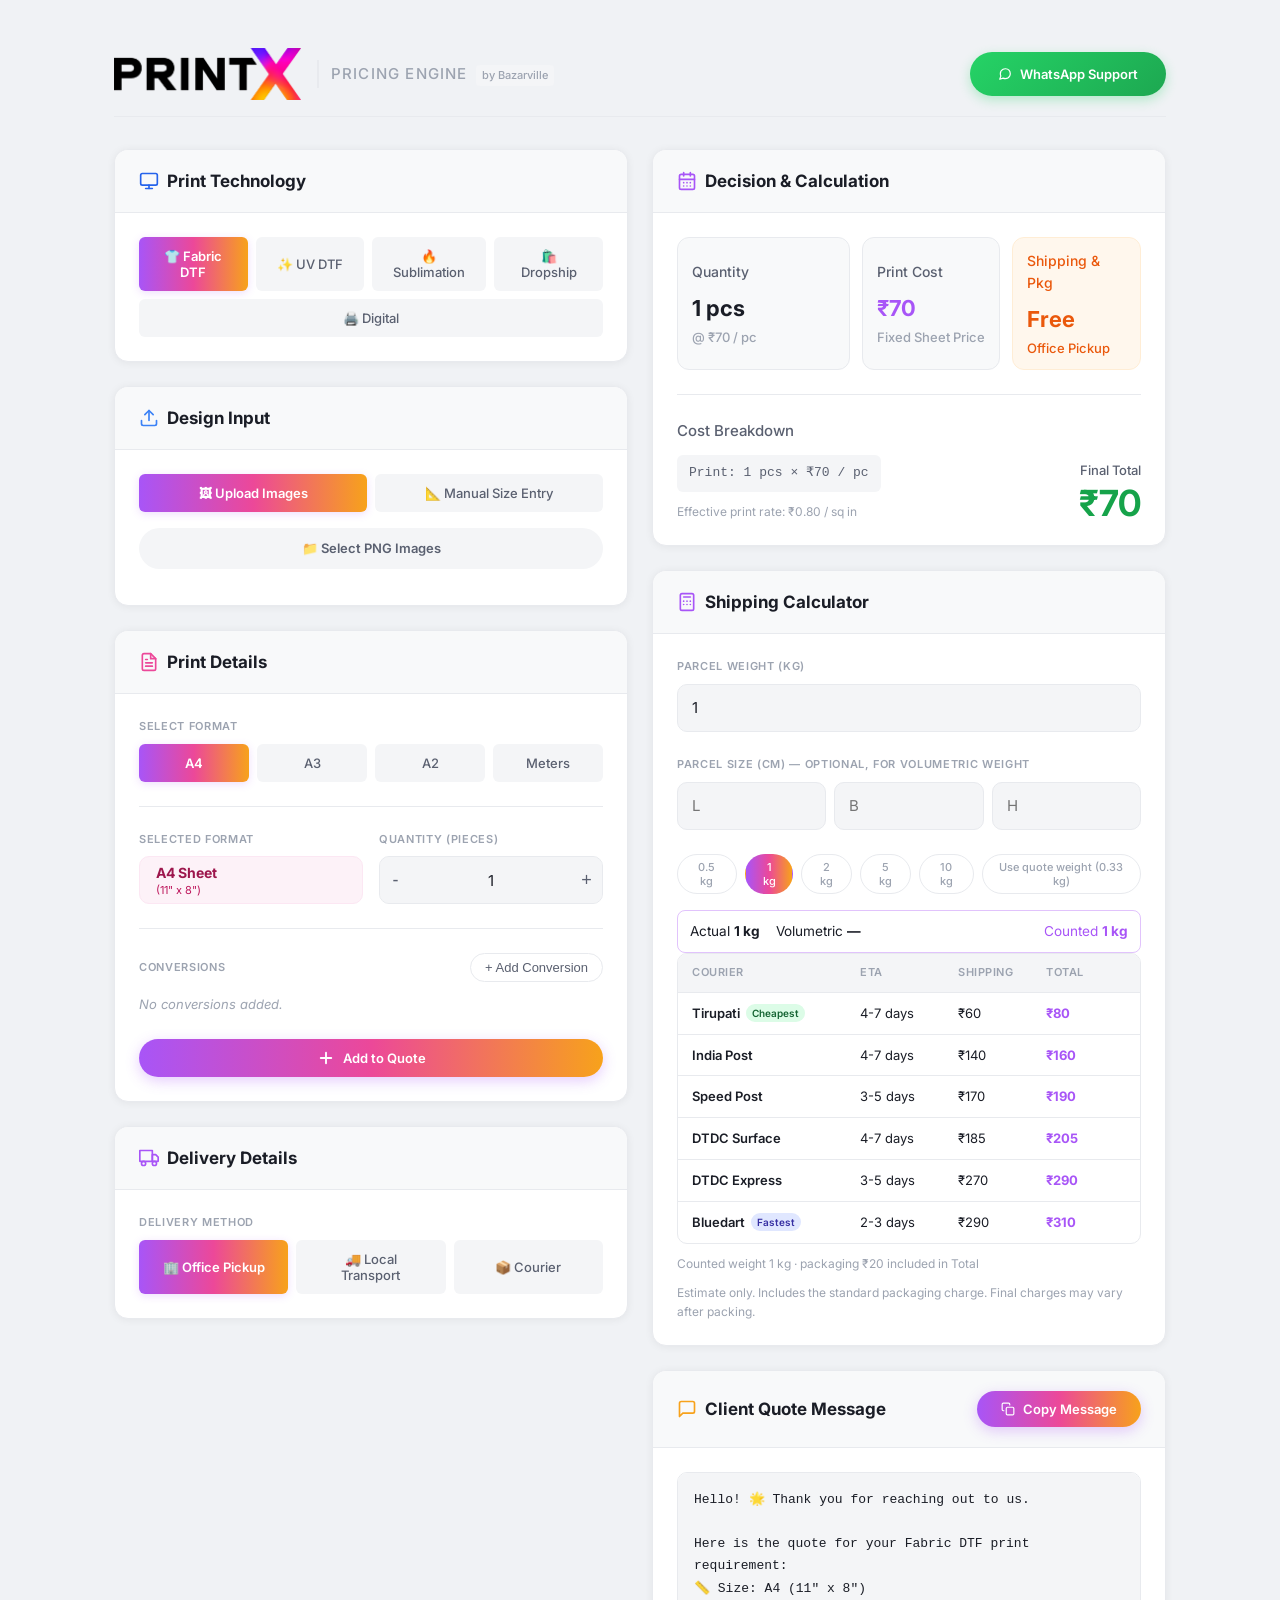
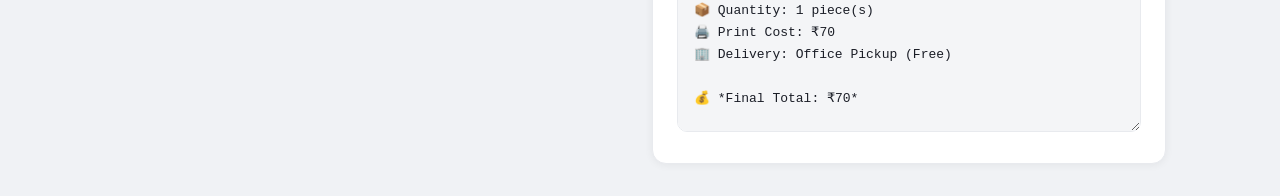
==== commit 88db3737: "Shipping Calculator: move to right-hand column (below price output) Co-Authored-By: Claude Sonnet 5." ====
--- a/index.html
+++ b/index.html
@@ -35,6 +35,7 @@
       <!-- Right Column: Outputs + Quote -->
       <div class="app-col">
         <div id="app-outputs"></div>
+        <div id="shipcalc-mount"></div>
         <div id="app-quote"></div>
       </div>
     </div>
--- a/css/components.css
+++ b/css/components.css
@@ -765,3 +765,34 @@
   align-items: center;
 }
 
+
+/* ===== Dropship panel (inside Pricing Engine) ===== */
+.ds-row { display: flex; gap: var(--space-md); flex-wrap: wrap; }
+.ds-block { margin-top: var(--space-lg); }
+.ds-grid { display: grid; grid-template-columns: repeat(auto-fit, minmax(130px, 1fr)); gap: var(--space-md); }
+.ds-sub { font-size: 12px; color: var(--text-muted); margin-bottom: 4px; }
+.ds-summary { margin-top: var(--space-lg); padding: var(--space-md); border: 1px solid var(--border-color); border-radius: 10px; background: var(--bg-input); }
+.ds-line { display: flex; justify-content: space-between; font-size: 13px; color: var(--text-secondary); padding: 3px 0; }
+.ds-rate { border-top: 1px dashed var(--border-color); margin-top: 6px; padding-top: 8px; font-weight: 600; color: var(--text-primary); }
+.ds-total { font-weight: 700; color: var(--accent-purple); font-size: 15px; }
+
+/* ===== Shipping calculator ===== */
+.sc-results { margin-top: var(--space-lg); }
+.sc-table { border: 1px solid var(--border-color); border-radius: 10px; overflow: hidden; }
+.sc-row { display: grid; grid-template-columns: 1.6fr 0.9fr 0.8fr 0.8fr; gap: 8px; align-items: center; padding: 10px 14px; font-size: 13px; border-top: 1px solid var(--border-color); }
+.sc-row > span { min-width: 0; }
+.sc-row:first-child { border-top: none; }
+.sc-head { background: var(--bg-input); font-size: 11px; font-weight: 600; text-transform: uppercase; letter-spacing: .05em; color: var(--text-muted); }
+.sc-name { font-weight: 600; color: var(--text-primary); display: flex; flex-wrap: wrap; gap: 4px 6px; align-items: center; }
+.sc-total { font-weight: 700; color: var(--accent-purple); }
+.sc-badge { font-style: normal; font-size: 10px; font-weight: 600; padding: 1px 6px; border-radius: 999px; }
+.sc-cheap { background: #dcfce7; color: #166534; }
+.sc-fast { background: #e0e7ff; color: #3730a3; }
+.sc-meta, .sc-note, .sc-empty { font-size: 12px; color: var(--text-muted); margin-top: 10px; }
+.sc-empty { padding: 12px; border: 1px dashed var(--border-color); border-radius: 10px; text-align: center; }
+@media (max-width: 480px) { .sc-row { grid-template-columns: 1.5fr 0.8fr 0.7fr 0.7fr; padding: 10px; font-size: 12px; } }
+
+.sc-dims { display: grid; grid-template-columns: repeat(3, 1fr); gap: var(--space-sm, 8px); }
+.sc-wt { display: flex; flex-wrap: wrap; gap: 8px 16px; margin-top: var(--space-md, 16px); padding: 10px 12px; border: 1px solid rgba(168,85,247,.35); border-radius: 8px; font-size: .85rem; }
+.sc-wt b { font-weight: 700; }
+.sc-wt-count { margin-left: auto; color: #a855f7; }
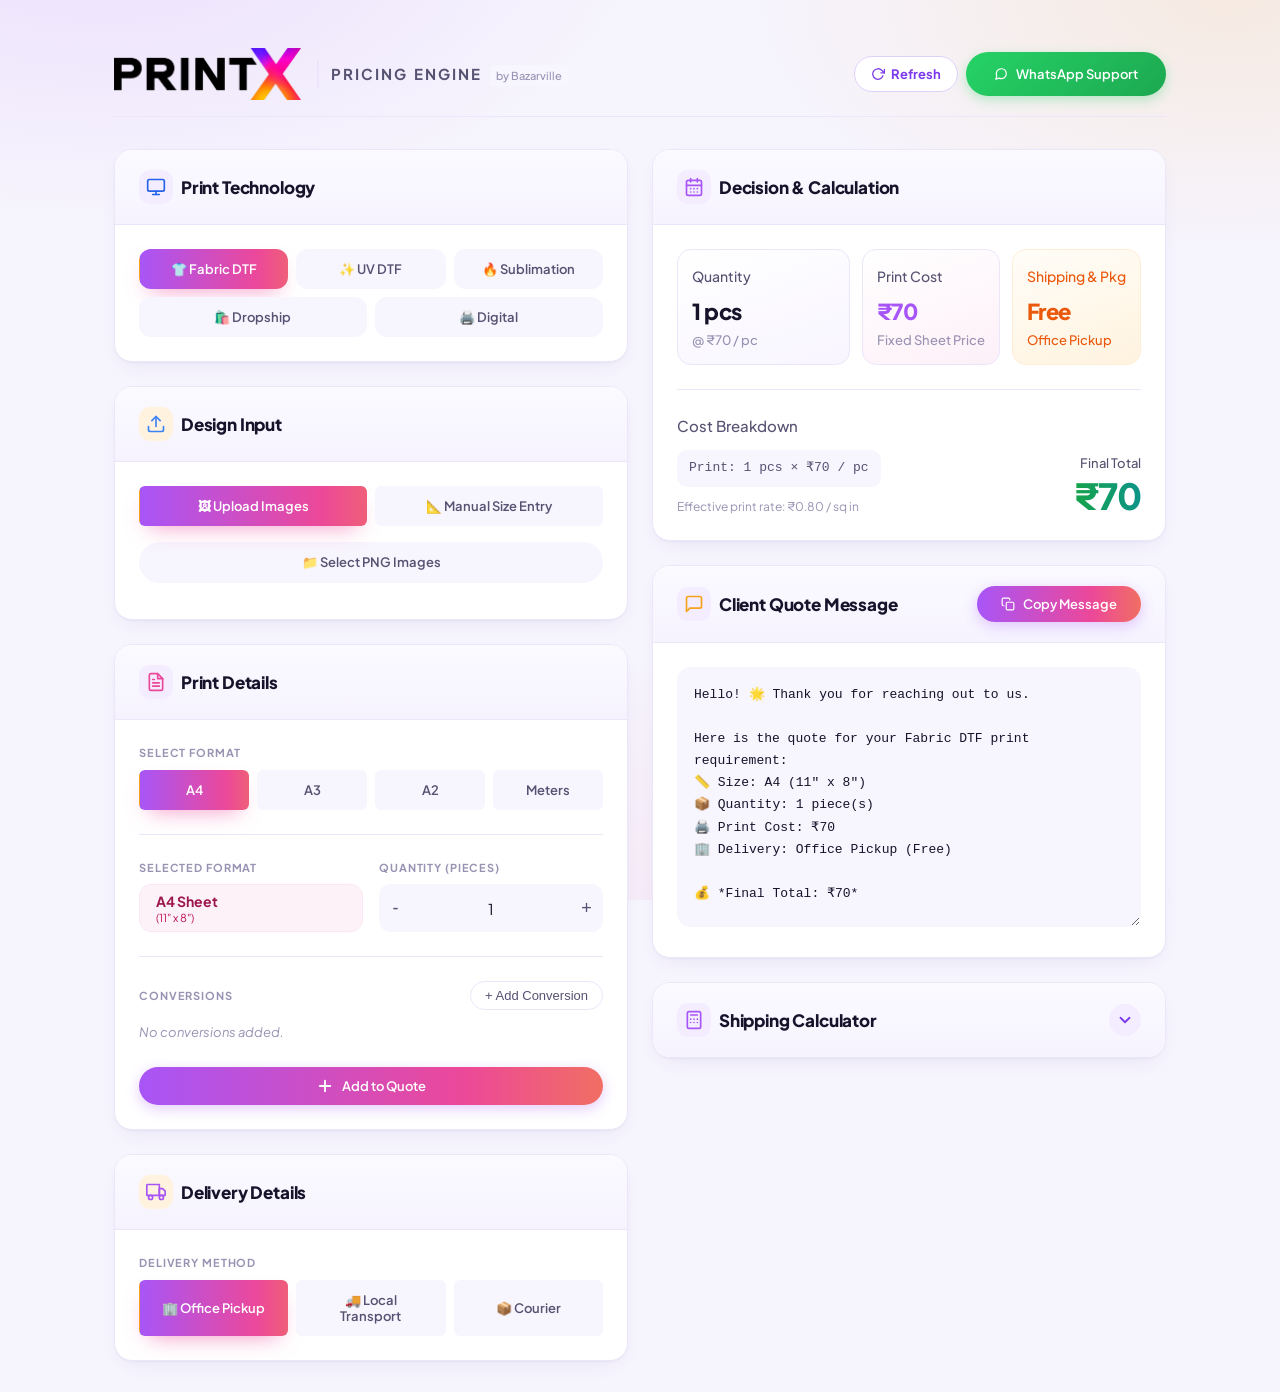
==== commit 8dd644ac: "Modern UI layer: animated cards/buttons, Quote above calculator, collapsible Shipping Calculator, pa" ====
--- a/index.html
+++ b/index.html
@@ -11,12 +11,17 @@
   <!-- Favicon -->
   <link rel="icon" type="image/svg+xml" href="assets/images/favicon.svg" />
 
+  <link rel="preconnect" href="https://fonts.googleapis.com" />
+  <link rel="preconnect" href="https://fonts.gstatic.com" crossorigin />
+  <link rel="stylesheet" href="https://fonts.googleapis.com/css2?family=Plus+Jakarta+Sans:wght@400;500;600;700;800&display=swap" />
+
   <!-- CSS Design System -->
   <link rel="stylesheet" href="css/variables.css" />
   <link rel="stylesheet" href="css/base.css" />
   <link rel="stylesheet" href="css/layout.css" />
   <link rel="stylesheet" href="css/components.css" />
   <link rel="stylesheet" href="css/quote.css" />
+  <link rel="stylesheet" href="css/modern.css" />
 
   <!-- App Entry -->
   <script type="module" src="js/main.js"></script>
@@ -35,8 +40,8 @@
       <!-- Right Column: Outputs + Quote -->
       <div class="app-col">
         <div id="app-outputs"></div>
+        <div id="app-quote"></div>
         <div id="shipcalc-mount"></div>
-        <div id="app-quote"></div>
       </div>
     </div>
   </div>
--- a/css/components.css
+++ b/css/components.css
@@ -796,3 +796,10 @@
 .sc-wt { display: flex; flex-wrap: wrap; gap: 8px 16px; margin-top: var(--space-md, 16px); padding: 10px 12px; border: 1px solid rgba(168,85,247,.35); border-radius: 8px; font-size: .85rem; }
 .sc-wt b { font-weight: 700; }
 .sc-wt-count { margin-left: auto; color: #a855f7; }
+
+/* Print Technology: 3 + 2 equal-width layout */
+.tech-grid { display: grid; grid-template-columns: repeat(6, 1fr); gap: var(--space-sm, 8px); }
+.tech-grid .btn-select { grid-column: span 2; width: 100%; padding-left: 8px; padding-right: 8px; white-space: nowrap; justify-content: center; text-align: center; }
+.tech-grid .btn-select:nth-child(n+4) { grid-column: span 3; }
+@media (max-width: 480px) { .tech-grid { flex-direction: initial; } .tech-grid .btn-select { font-size: 13px; } }
+.sc-refresh { margin-left: auto; }
--- a/css/modern.css
+++ b/css/modern.css
@@ -0,0 +1,217 @@
+/* ========================================
+   Modern layer — loaded last, overrides the base look.
+   Keeps the PrintX purple → pink → orange identity.
+   ======================================== */
+
+:root {
+  --ink: #17132b;
+  --ink-soft: #565272;
+  --ink-mute: #9893b3;
+  --violet: #7c3aed;
+  --violet-soft: #f3edff;
+  --pink-soft: #fdeaf4;
+  --amber-soft: #fff3df;
+  --line: #ebe6fa;
+  --surface: #ffffff;
+  --ease-out: cubic-bezier(.22, 1, .36, 1);
+  --ease-spring: cubic-bezier(.34, 1.56, .64, 1);
+
+  --text-primary: var(--ink);
+  --text-secondary: var(--ink-soft);
+  --text-muted: var(--ink-mute);
+  --border-color: var(--line);
+  --bg-input: #f7f5fe;
+  --radius-lg: 18px;
+  --radius-md: 12px;
+  --shadow-card: 0 1px 2px rgba(23, 19, 43, .04), 0 8px 24px -12px rgba(88, 55, 180, .14);
+  --font-family: 'Plus Jakarta Sans', 'Inter', -apple-system, BlinkMacSystemFont, 'Segoe UI', sans-serif;
+}
+
+body {
+  background:
+    radial-gradient(900px 480px at 8% -8%, rgba(168, 85, 247, .13), transparent 60%),
+    radial-gradient(800px 420px at 96% 0%, rgba(247, 162, 27, .12), transparent 60%),
+    radial-gradient(700px 500px at 60% 105%, rgba(236, 72, 153, .08), transparent 60%),
+    #f6f4fd;
+  background-attachment: fixed;
+}
+
+/* ---------- Header ---------- */
+.app-header { border-bottom: 1px solid var(--line); }
+.header-logo { transition: transform .5s var(--ease-spring); }
+.header-brand:hover .header-logo { transform: rotate(-3deg) scale(1.05); }
+.header-subtitle { color: var(--ink-soft) !important; font-weight: 700; letter-spacing: .14em; }
+
+.btn-whatsapp { transition: transform .25s var(--ease-spring), box-shadow .25s ease; }
+.btn-whatsapp:hover { transform: translateY(-2px) scale(1.03); box-shadow: 0 10px 24px -8px rgba(37, 211, 102, .6); }
+
+.btn-refresh {
+  display: inline-flex; align-items: center; gap: 6px;
+  background: var(--surface); color: var(--violet);
+  border: 1.5px solid #ddd0fb; border-radius: 999px;
+  padding: 9px 16px; font-weight: 700; font-size: 13px; cursor: pointer;
+  transition: transform .25s var(--ease-spring), background .2s ease, color .2s ease, box-shadow .25s ease, border-color .2s ease;
+}
+.btn-refresh:hover { background: var(--violet); color: #fff; border-color: var(--violet); transform: translateY(-2px); box-shadow: 0 10px 22px -8px rgba(124, 58, 237, .55); }
+.btn-refresh .refresh-ico { transition: transform .6s var(--ease-out); }
+.btn-refresh:hover .refresh-ico { transform: rotate(180deg); }
+.btn-refresh.spinning .refresh-ico { animation: spin .5s linear infinite; }
+@keyframes spin { to { transform: rotate(360deg); } }
+
+/* ---------- Cards ---------- */
+.card {
+  position: relative;
+  background: var(--surface);
+  border: 1px solid var(--line);
+  border-radius: var(--radius-lg);
+  box-shadow: var(--shadow-card);
+  transition: transform .35s var(--ease-out), box-shadow .35s ease, border-color .35s ease;
+}
+.card::before {            /* gradient hairline that fades in on hover */
+  content: ''; position: absolute; inset: 0; border-radius: inherit; padding: 1.5px;
+  background: var(--gradient-primary);
+  -webkit-mask: linear-gradient(#000 0 0) content-box, linear-gradient(#000 0 0);
+  -webkit-mask-composite: xor; mask-composite: exclude;
+  opacity: 0; transition: opacity .35s ease; pointer-events: none;
+}
+.card:hover { transform: translateY(-3px); box-shadow: 0 2px 4px rgba(23, 19, 43, .04), 0 22px 40px -18px rgba(124, 58, 237, .32); }
+.card:hover::before { opacity: 1; }
+
+.card-header { background: linear-gradient(180deg, #fbfaff, #f6f3ff); border-bottom: 1px solid var(--line); }
+.card-title { font-weight: 800; letter-spacing: -.01em; }
+.card-icon { padding: 7px; box-sizing: content-box; width: 20px; height: 20px; border-radius: 11px; background: var(--violet-soft); transition: transform .4s var(--ease-spring), background .3s ease; }
+.card:hover .card-icon { transform: rotate(-8deg) scale(1.1); }
+.card:nth-of-type(3n+2) .card-icon { background: var(--pink-soft); }
+.card:nth-of-type(3n) .card-icon { background: var(--amber-soft); }
+
+.field-label { color: var(--ink-mute); font-weight: 700; letter-spacing: .08em; }
+
+/* ---------- Inputs ---------- */
+.input-field, .number-input-group, .quote-textarea {
+  background: var(--bg-input); border: 1.5px solid transparent;
+  transition: border-color .2s ease, background .2s ease, box-shadow .25s ease, transform .2s ease;
+}
+.input-field:hover, .number-input-group:hover, .quote-textarea:hover { border-color: #ddd0fb; }
+.input-field:focus, .number-input-group:focus-within, .quote-textarea:focus {
+  background: #fff; border-color: var(--violet);
+  box-shadow: 0 0 0 4px rgba(124, 58, 237, .12);
+}
+
+/* ---------- Select buttons & chips ---------- */
+.btn-select, .chip {
+  position: relative; overflow: hidden;
+  background: var(--bg-input); color: var(--ink-soft);
+  border: 1.5px solid transparent; font-weight: 600;
+  transition: transform .25s var(--ease-spring), background .2s ease, color .2s ease, box-shadow .25s ease, border-color .2s ease;
+}
+.btn-select:hover:not(.active), .chip:hover:not(.active) {
+  background: var(--violet-soft); color: var(--violet); border-color: #d9c8fb;
+  transform: translateY(-2px); box-shadow: 0 8px 18px -10px rgba(124, 58, 237, .55);
+}
+.btn-select:active, .chip:active { transform: translateY(0) scale(.97); }
+.btn-select.active, .chip.active {
+  color: #fff; background: var(--gradient-primary); background-size: 160% 100%;
+  box-shadow: 0 10px 22px -10px rgba(236, 72, 153, .6);
+  animation: pop .35s var(--ease-spring);
+}
+.btn-select.active:hover { background-position: 100% 0; transform: translateY(-2px); }
+@keyframes pop { 0% { transform: scale(.94); } 100% { transform: scale(1); } }
+
+/* ---------- Primary buttons: sweep shine ---------- */
+.btn-primary, .btn-success {
+  position: relative; overflow: hidden;
+  background: var(--gradient-primary); background-size: 140% 100%;
+  transition: transform .25s var(--ease-spring), box-shadow .3s ease, background-position .4s ease;
+}
+.btn-primary::after, .btn-success::after {
+  content: ''; position: absolute; top: 0; bottom: 0; left: -60%; width: 40%;
+  background: linear-gradient(100deg, transparent, rgba(255, 255, 255, .45), transparent);
+  transform: skewX(-20deg); transition: left .7s var(--ease-out);
+}
+.btn-primary:hover, .btn-success:hover { transform: translateY(-2px); background-position: 100% 0; box-shadow: 0 16px 30px -12px rgba(236, 72, 153, .6); }
+.btn-primary:hover::after, .btn-success:hover::after { left: 130%; }
+.btn-primary:active { transform: translateY(0) scale(.98); }
+
+.btn-add-conversion, .btn-spin { transition: all .2s ease; }
+.btn-add-conversion:hover, .btn-spin:hover { background: var(--violet-soft); color: var(--violet); border-color: #d9c8fb; }
+
+/* ---------- KPI tiles ---------- */
+.kpi-block {
+  border: 1px solid var(--line); border-radius: 14px;
+  background: linear-gradient(160deg, #ffffff, #f8f5ff);
+  transition: transform .3s var(--ease-spring), box-shadow .3s ease, border-color .3s ease;
+}
+.kpi-block:hover { transform: translateY(-4px); border-color: #d9c8fb; box-shadow: 0 16px 28px -16px rgba(124, 58, 237, .45); }
+.kpi-block:nth-child(2) { background: linear-gradient(160deg, #ffffff, #fdf0f8); }
+.kpi-block:nth-child(3), .kpi-delivery { background: linear-gradient(160deg, #fffdf8, #fff3df); }
+.kpi-value { font-weight: 800; letter-spacing: -.02em; }
+.final-total-value { font-weight: 800; letter-spacing: -.03em; background: linear-gradient(90deg, #16a34a, #0d9488); -webkit-background-clip: text; background-clip: text; color: transparent !important; display: inline-block; transition: transform .3s var(--ease-spring); }
+.final-total:hover .final-total-value { transform: scale(1.06); }
+.breakdown-badge { border-radius: 10px; }
+
+/* ---------- Delivery partner & cart rows ---------- */
+.partner-card, .cart-item {
+  border-radius: 14px; border: 1.5px solid var(--line);
+  transition: transform .25s var(--ease-out), border-color .2s ease, box-shadow .25s ease, background .2s ease;
+}
+.partner-card:hover, .cart-item:hover { transform: translateX(4px); border-color: #d9c8fb; background: #fbf9ff; box-shadow: 0 10px 22px -14px rgba(124, 58, 237, .5); }
+
+/* ---------- Quote ---------- */
+.quote-textarea { border-radius: 14px; }
+
+/* ---------- Shipping Calculator: dropdown ---------- */
+.sc-toggle {
+  width: 100%; border: 0; cursor: pointer; text-align: left;
+  justify-content: space-between; font-family: inherit;
+}
+.sc-toggle:hover { background: linear-gradient(180deg, #f6f0ff, #efe6ff); }
+.sc-chevron {
+  color: var(--violet); padding: 7px; box-sizing: content-box; width: 18px; height: 18px;
+  border-radius: 50%; background: var(--violet-soft);
+  transition: transform .45s var(--ease-spring), background .2s ease, color .2s ease;
+}
+.sc-toggle:hover .sc-chevron { background: var(--violet); color: #fff; }
+.sc-card.open .sc-chevron { transform: rotate(180deg); }
+.sc-collapse { display: grid; grid-template-rows: 0fr; transition: grid-template-rows .5s var(--ease-out); }
+.sc-card.open .sc-collapse { grid-template-rows: 1fr; }
+.sc-collapse-inner { overflow: hidden; min-height: 0; opacity: 0; transition: opacity .35s ease; }
+.sc-card.open .sc-collapse-inner { opacity: 1; transition-delay: .12s; }
+.sc-toolbar { display: flex; align-items: center; justify-content: space-between; gap: 12px; margin-bottom: var(--space-lg); }
+.sc-hint { color: var(--ink-mute); font-size: 12px; }
+.sc-refresh { margin-left: 0; flex: none; }
+.sc-refresh:hover { background: var(--violet-soft); }
+
+.sc-table { border-color: var(--line); border-radius: 14px; }
+.sc-head { background: #f6f3ff; }
+.sc-row:not(.sc-head) { transition: background .2s ease, transform .2s var(--ease-out), padding-left .2s var(--ease-out); }
+.sc-row:not(.sc-head):hover { background: #f8f4ff; padding-left: 20px; }
+.sc-total { color: var(--violet); font-weight: 800; }
+.sc-cheap { background: #dcfce7; color: #15803d; }
+.sc-fast { background: var(--violet-soft); color: var(--violet); }
+.sc-wt { background: linear-gradient(120deg, #faf6ff, #fff5fb); border-color: #e3d4fb; border-radius: 12px; }
+.sc-wt-count { color: var(--violet); }
+
+/* ---------- Print Technology grid ---------- */
+.tech-grid .btn-select { border-radius: 12px; }
+
+/* ---------- Page-load sequence (once) ---------- */
+body.intro .app-header { animation: rise .6s var(--ease-out) both; }
+body.intro .card { animation: rise .65s var(--ease-out) both; }
+body.intro .app-col:first-child .card { animation-delay: .1s; }
+body.intro .app-col:last-child .card { animation-delay: .22s; }
+body.intro #app-quote .card { animation-delay: .34s; }
+body.intro #shipcalc-mount .card { animation-delay: .46s; }
+@keyframes rise { from { opacity: 0; transform: translateY(18px) scale(.985); } to { opacity: 1; transform: none; } }
+
+/* ---------- Focus & motion safety ---------- */
+button:focus-visible, a:focus-visible { outline: 3px solid rgba(124, 58, 237, .45); outline-offset: 2px; }
+@media (prefers-reduced-motion: reduce) {
+  *, *::before, *::after { animation-duration: .01ms !important; animation-delay: 0s !important; transition-duration: .01ms !important; transition-delay: 0s !important; }
+}
+@media (hover: none) {
+  .card:hover { transform: none; }
+}
+@media (max-width: 480px) {
+  .sc-toolbar { flex-direction: column; align-items: stretch; }
+  .btn-refresh { padding: 9px 12px; }
+}
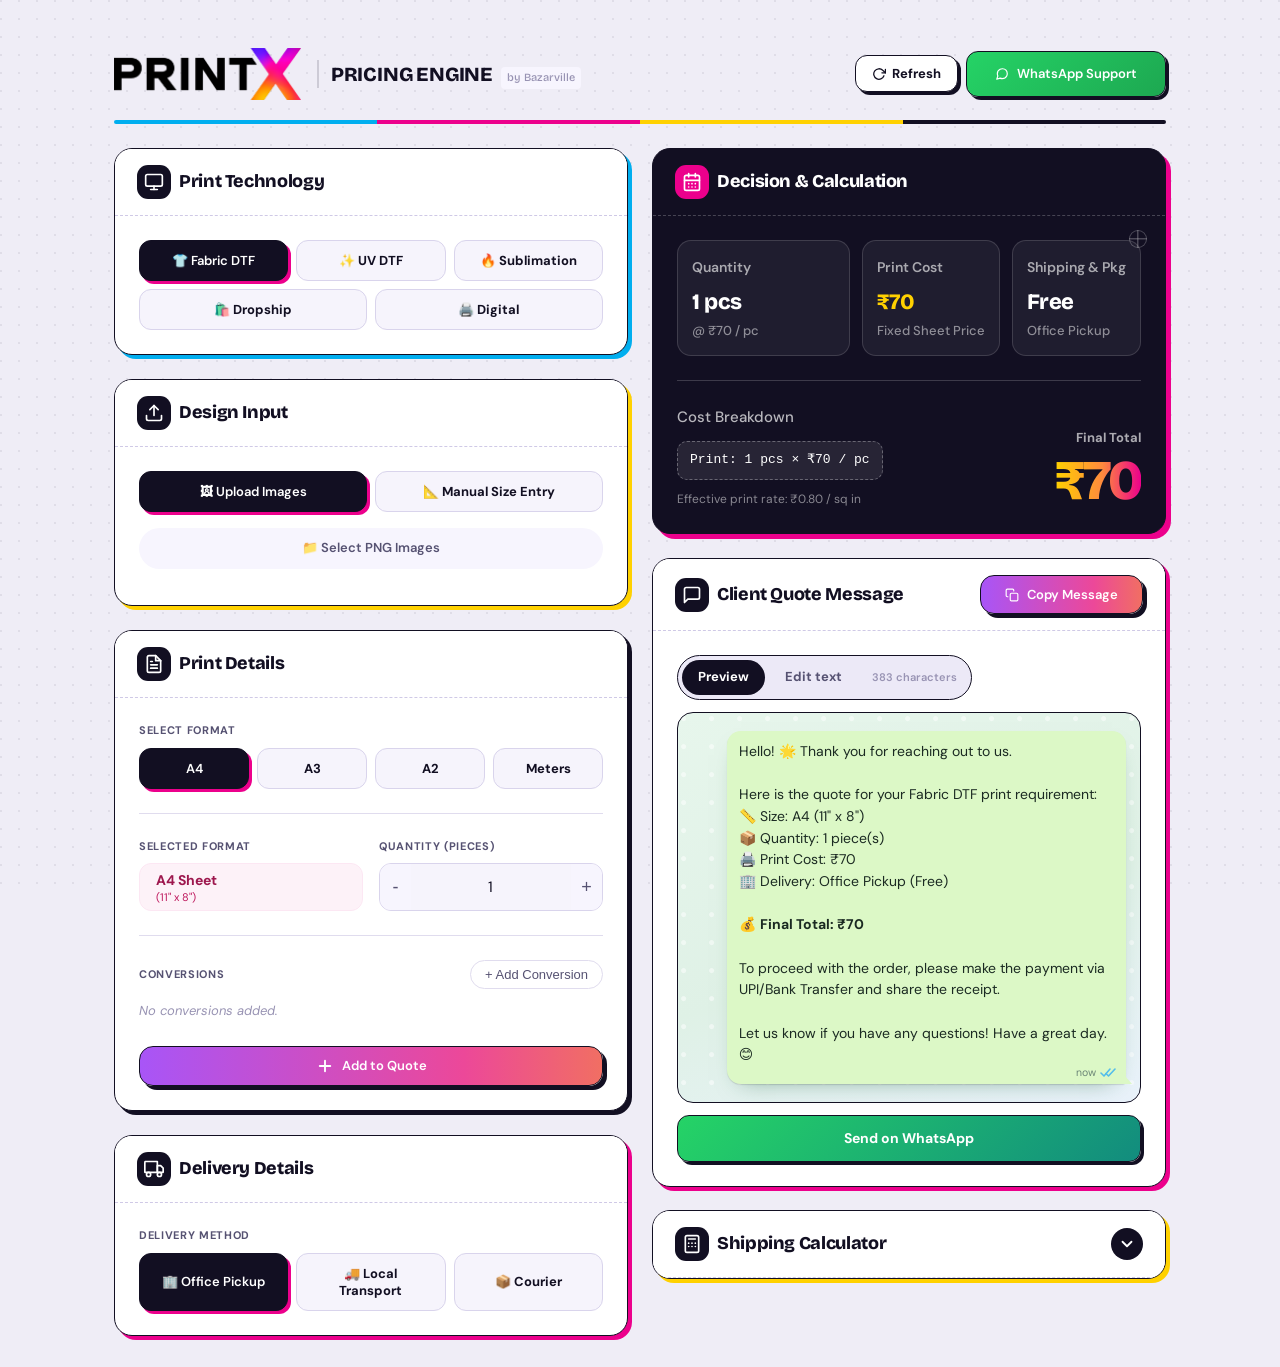
==== commit 5c33f58f: "Redesign: Print Proof theme (CMYK accents, ink price ticket, misregistered shadows) Co-Authored-By: " ====
--- a/index.html
+++ b/index.html
@@ -13,7 +13,7 @@
 
   <link rel="preconnect" href="https://fonts.googleapis.com" />
   <link rel="preconnect" href="https://fonts.gstatic.com" crossorigin />
-  <link rel="stylesheet" href="https://fonts.googleapis.com/css2?family=Plus+Jakarta+Sans:wght@400;500;600;700;800&display=swap" />
+  <link rel="stylesheet" href="https://fonts.googleapis.com/css2?family=Plus+Jakarta+Sans:wght@400;500;600;700;800&family=Bricolage+Grotesque:opsz,wght@12..96,600;12..96,800&family=DM+Sans:wght@400;500;600;700&display=swap" />
 
   <!-- CSS Design System -->
   <link rel="stylesheet" href="css/variables.css" />
@@ -22,6 +22,7 @@
   <link rel="stylesheet" href="css/components.css" />
   <link rel="stylesheet" href="css/quote.css" />
   <link rel="stylesheet" href="css/modern.css" />
+  <link rel="stylesheet" href="css/redesign.css" />
 
   <!-- App Entry -->
   <script type="module" src="js/main.js"></script>
--- a/css/modern.css
+++ b/css/modern.css
@@ -215,3 +215,141 @@
   .sc-toolbar { flex-direction: column; align-items: stretch; }
   .btn-refresh { padding: 9px 12px; }
 }
+
+/* ---------- Calculator sections (inner dropdowns) ---------- */
+.sc-card .card-body { padding: 16px 18px 20px; }
+.sc-acc { border: 1px solid var(--line); border-radius: 14px; margin-bottom: 12px; background: #fff; overflow: hidden; transition: border-color .25s ease, box-shadow .3s ease; }
+.sc-acc:hover { border-color: #d9c8fb; box-shadow: 0 10px 22px -16px rgba(124, 58, 237, .5); }
+.sc-acc.open { border-color: #e3d4fb; }
+.sc-acc-head {
+  width: 100%; display: flex; align-items: center; gap: 10px; padding: 13px 16px;
+  background: transparent; border: 0; cursor: pointer; font-family: inherit; text-align: left; color: var(--ink);
+  transition: background .2s ease;
+}
+.sc-acc-head:hover { background: #faf7ff; }
+.sc-acc-title { font-weight: 800; font-size: 14px; letter-spacing: -.01em; }
+.sc-acc-sum { margin-left: auto; font-size: 12px; font-weight: 700; color: var(--violet); background: var(--violet-soft); padding: 3px 10px; border-radius: 999px; white-space: nowrap; }
+.sc-acc-sum:empty { display: none; }
+.sc-acc-chev { color: var(--ink-mute); flex: none; transition: transform .4s var(--ease-spring), color .2s ease; }
+.sc-acc.open .sc-acc-chev { transform: rotate(180deg); color: var(--violet); }
+.sc-acc-head:not(:has(.sc-acc-sum:not(:empty))) .sc-acc-chev { margin-left: auto; }
+.sc-acc-body { display: grid; grid-template-rows: 0fr; transition: grid-template-rows .45s var(--ease-out); }
+.sc-acc.open > .sc-acc-body { grid-template-rows: 1fr; }
+.sc-acc-inner { overflow: hidden; min-height: 0; padding: 0 16px; opacity: 0; transition: opacity .3s ease, padding .45s var(--ease-out); }
+.sc-acc.open > .sc-acc-body > .sc-acc-inner { opacity: 1; padding: 4px 16px 16px; }
+.sc-acc .field-group:last-of-type { margin-bottom: 0; }
+.sc-acc .sc-wt { margin-top: 4px; }
+
+/* courier rows */
+.sc-table { border: 0; border-radius: 0; margin-top: 4px; }
+.sc-crow { border-top: 1px solid var(--line); }
+.sc-crow:first-of-type { border-top: 0; }
+.sc-rowbtn { width: 100%; background: transparent; border: 0; cursor: pointer; font-family: inherit; color: inherit; text-align: left; border-top: 0; }
+.sc-rowbtn:hover { background: #f8f4ff; }
+.sc-row-chev { color: var(--ink-mute); margin-right: 6px; vertical-align: -1px; transition: transform .3s var(--ease-spring), color .2s ease; }
+.sc-crow.open .sc-row-chev { transform: rotate(90deg); color: var(--violet); }
+.sc-crow.open { background: linear-gradient(180deg, #fbf8ff, #fff); }
+.sc-detail { display: grid; grid-template-rows: 0fr; transition: grid-template-rows .4s var(--ease-out); }
+.sc-crow.open .sc-detail { grid-template-rows: 1fr; }
+.sc-detail-inner { overflow: hidden; min-height: 0; }
+.sc-detail dl { display: grid; grid-template-columns: repeat(2, 1fr); gap: 8px; padding: 4px 14px 14px; margin: 0; }
+.sc-detail dl > div { background: #fff; border: 1px solid var(--line); border-radius: 10px; padding: 8px 12px; }
+.sc-detail dt { font-size: 11px; color: var(--ink-mute); font-weight: 600; }
+.sc-detail dd { margin: 2px 0 0; font-size: 13px; font-weight: 700; color: var(--ink); }
+.sc-dl-wide { grid-column: 1 / -1; }
+.sc-dl-sum { grid-column: 1 / -1; background: var(--gradient-primary) !important; border: 0 !important; display: flex; justify-content: space-between; align-items: center; }
+.sc-dl-sum dt, .sc-dl-sum dd { color: #fff; margin: 0; font-size: 14px; }
+@media (max-width: 480px) { .sc-acc-head { padding: 12px; } .sc-detail dl { grid-template-columns: 1fr 1fr; padding: 4px 8px 12px; } }
+
+/* ---------- Calculator: advanced pass ---------- */
+/* weight stepper */
+.sc-stepper { display: flex; align-items: stretch; gap: 8px; }
+.sc-stepper .input-field { text-align: center; font-weight: 800; font-size: 20px; letter-spacing: -.02em; }
+.sc-step { flex: none; width: 48px; border: 1.5px solid #ddd0fb; background: #fff; color: var(--violet); border-radius: 12px; font-size: 22px; font-weight: 700; cursor: pointer; transition: transform .2s var(--ease-spring), background .2s ease, color .2s ease, box-shadow .2s ease; }
+.sc-step:hover { background: var(--violet); color: #fff; transform: translateY(-2px); box-shadow: 0 10px 18px -10px rgba(124, 58, 237, .6); }
+.sc-step:active { transform: scale(.92); }
+
+/* live 3D parcel */
+.sc-size-wrap { display: grid; grid-template-columns: 150px 1fr; gap: 14px; align-items: center; }
+.sc-size-wrap .sc-dims { grid-template-columns: 1fr; gap: 8px; }
+.sc-cube-stage { height: 150px; display: grid; place-items: center; perspective: 520px; border-radius: 16px; background: radial-gradient(circle at 50% 40%, #f5eeff, #fff 70%); border: 1px dashed #dccbfb; overflow: hidden; }
+.sc-cube { position: relative; width: 0; height: 0; transform-style: preserve-3d; transform: rotateX(-24deg) rotateY(-34deg); animation: sc-float 7s ease-in-out infinite; }
+@keyframes sc-float { 0%, 100% { transform: rotateX(-24deg) rotateY(-34deg); } 50% { transform: rotateX(-18deg) rotateY(-12deg); } }
+.cf { position: absolute; left: 0; top: 0; display: block; box-sizing: border-box; border: 1.5px solid rgba(255, 255, 255, .85);
+  transition: width .5s var(--ease-out), height .5s var(--ease-out), transform .5s var(--ease-out), opacity .3s ease; }
+.f-front, .f-back { background: linear-gradient(135deg, rgba(168, 85, 247, .82), rgba(236, 72, 153, .82)); }
+.f-right, .f-left { background: linear-gradient(135deg, rgba(236, 72, 153, .8), rgba(247, 162, 27, .85)); }
+.f-top { background: linear-gradient(135deg, rgba(247, 190, 80, .92), rgba(250, 214, 140, .92)); }
+.f-bottom { background: rgba(120, 70, 200, .7); }
+.sc-cube.empty .cf { opacity: .35; border-style: dashed; border-color: #a78bfa; }
+
+/* weight bars */
+.sc-bar { margin-top: 10px; }
+.sc-bar-top { display: flex; align-items: baseline; gap: 8px; font-size: 13px; color: var(--ink-soft); font-weight: 600; }
+.sc-bar-top b { color: var(--ink); font-weight: 800; }
+.sc-bar-top em { margin-left: auto; font-style: normal; font-size: 11px; font-weight: 800; color: #fff; background: var(--gradient-primary); padding: 2px 9px; border-radius: 999px; animation: pop .4s var(--ease-spring); }
+.sc-bar-track { height: 10px; background: #f0ecfb; border-radius: 999px; overflow: hidden; margin-top: 6px; }
+.sc-bar-track i { display: block; height: 100%; border-radius: inherit; background: #cfc6ea; transition: width .7s var(--ease-out); }
+.sc-bar.win .sc-bar-track i { background: var(--gradient-primary); box-shadow: 0 0 14px rgba(236, 72, 153, .5); }
+
+/* sort + copy */
+.sc-sortbar { display: flex; flex-wrap: wrap; align-items: center; gap: 6px; margin: 4px 0 10px; font-size: 12px; color: var(--ink-mute); font-weight: 700; }
+.sc-sort, .sc-copy { border: 1.5px solid transparent; background: var(--bg-input); color: var(--ink-soft); border-radius: 999px; padding: 5px 12px; font: inherit; font-size: 12px; font-weight: 700; cursor: pointer; transition: all .2s var(--ease-out); }
+.sc-sort:hover, .sc-copy:hover { background: var(--violet-soft); color: var(--violet); border-color: #d9c8fb; transform: translateY(-1px); }
+.sc-sort.active { background: var(--ink); color: #fff; }
+.sc-copy { margin-left: auto; background: #fff; border-color: #ddd0fb; color: var(--violet); }
+.sc-copy.done { background: #dcfce7; color: #15803d; border-color: #bbf7d0; }
+
+/* cost bar under each courier */
+.sc-rowbtn { row-gap: 8px; }
+.sc-cost { grid-column: 1 / -1; height: 4px; border-radius: 999px; background: #f0ecfb; overflow: hidden; }
+.sc-cost i { display: block; height: 100%; border-radius: inherit; background: linear-gradient(90deg, #c4a3fb, #f9a8d4); transition: width .5s var(--ease-out); }
+.sc-rowbtn:hover .sc-cost i { background: var(--gradient-primary); }
+.sc-crow.is-cheap .sc-cost i { background: var(--gradient-primary); }
+
+@media (max-width: 480px) {
+  .sc-size-wrap { grid-template-columns: 1fr; }
+  .sc-cube-stage { height: 130px; }
+  .sc-size-wrap .sc-dims { grid-template-columns: repeat(3, 1fr); }
+}
+@media (prefers-reduced-motion: reduce) { .sc-cube { animation: none; } }
+
+.sc-dim { position: relative; display: block; }
+.sc-dim span { position: absolute; left: 14px; top: 50%; transform: translateY(-50%); font-size: 11px; font-weight: 800; color: var(--violet); background: var(--violet-soft); width: 22px; height: 22px; border-radius: 7px; display: grid; place-items: center; pointer-events: none; }
+.sc-dim .input-field { padding-left: 46px; }
+@media (max-width: 480px) {
+  .sc-row { grid-template-columns: 1.7fr .9fr .75fr .75fr; gap: 4px; padding: 10px; }
+  .sc-head { font-size: 10px; letter-spacing: 0; }
+  .sc-head span, .sc-rowbtn > span { min-width: 0; }
+  .sc-name { display: flex; flex-wrap: wrap; align-items: center; gap: 2px 4px; }
+  .sc-row-chev { margin-right: 0; }
+}
+
+/* ---------- Client quote: chat preview ---------- */
+.quote-tabs { display: flex; align-items: center; gap: 4px; padding: 4px; width: fit-content; background: var(--bg-input); border-radius: 999px; margin-bottom: 12px; }
+.quote-tab { border: 0; background: transparent; color: var(--ink-soft); font: inherit; font-size: 13px; font-weight: 700; padding: 7px 16px; border-radius: 999px; cursor: pointer; transition: background .25s var(--ease-out), color .2s ease, box-shadow .25s ease; }
+.quote-tab:hover:not(.active) { color: var(--violet); }
+.quote-tab.active { background: #fff; color: var(--violet); box-shadow: 0 4px 12px -6px rgba(124, 58, 237, .5); }
+.quote-count { margin-left: 10px; margin-right: 10px; font-size: 11px; color: var(--ink-mute); font-weight: 600; }
+.quote-chat {
+  border-radius: 16px; padding: 18px 14px; min-height: 200px;
+  background:
+    radial-gradient(circle at 20% 20%, rgba(255,255,255,.5) 0 2px, transparent 3px) 0 0 / 28px 28px,
+    linear-gradient(160deg, #e7f6ec, #dff1e6 55%, #e9f2fb);
+  border: 1px solid #d3e8da;
+}
+.quote-chat[hidden], .quote-textarea[hidden] { display: none; }
+.quote-bubble {
+  position: relative; max-width: 92%; margin-left: auto; padding: 10px 12px 18px;
+  background: #dcf8c6; color: #1b2a22; border-radius: 14px 14px 4px 14px;
+  font-size: 14px; line-height: 1.55; word-break: break-word;
+  box-shadow: 0 1px 1px rgba(0,0,0,.12), 0 10px 22px -14px rgba(20, 90, 50, .5);
+  animation: bubble-in .45s var(--ease-spring);
+  transition: transform .25s var(--ease-out), box-shadow .25s ease;
+}
+.quote-bubble:hover { transform: translateY(-2px); box-shadow: 0 1px 1px rgba(0,0,0,.12), 0 16px 28px -14px rgba(20, 90, 50, .6); }
+.quote-bubble::after { content: ''; position: absolute; right: -6px; bottom: 0; width: 12px; height: 14px; background: #dcf8c6; clip-path: polygon(0 0, 0 100%, 100% 100%); }
+.quote-meta { position: absolute; right: 10px; bottom: 3px; display: inline-flex; align-items: center; gap: 4px; font-size: 10.5px; color: #6b8576; }
+@keyframes bubble-in { from { opacity: 0; transform: translateY(10px) scale(.96); } to { opacity: 1; transform: none; } }
+.quote-wa { margin-top: 12px; width: 100%; border: 0; border-radius: 12px; padding: 11px; font: inherit; font-weight: 700; font-size: 14px; color: #fff; cursor: pointer; background: linear-gradient(135deg, #25d366, #128c7e); transition: transform .25s var(--ease-spring), box-shadow .3s ease; }
+.quote-wa:hover { transform: translateY(-2px); box-shadow: 0 14px 26px -12px rgba(18, 140, 126, .7); }
--- a/css/redesign.css
+++ b/css/redesign.css
@@ -0,0 +1,153 @@
+/* ========================================
+   Redesign — "Print Proof" theme.
+   Built on printing's own language: CMYK process colours, misregistered
+   hard shadows, an ink-black job ticket for the price. Loaded last.
+   ======================================== */
+
+:root {
+  --ink: #120f22;
+  --ink-2: #1d1935;
+  --paper: #efedf6;
+  --c: #00aeef;   /* cyan */
+  --m: #ec008c;   /* magenta */
+  --y: #ffd100;   /* yellow */
+  --card-accent: var(--c);
+  --font-display: 'Bricolage Grotesque', 'Plus Jakarta Sans', 'Inter', system-ui, sans-serif;
+  --font-family: 'DM Sans', 'Plus Jakarta Sans', 'Inter', system-ui, sans-serif;
+  --line: #e0dcee;
+}
+
+body {
+  background:
+    radial-gradient(circle at 1px 1px, rgba(18, 15, 34, .07) 1px, transparent 1.5px) 0 0 / 18px 18px,
+    var(--paper);
+  background-attachment: fixed;
+}
+
+/* ---------- Header ---------- */
+.app-header { border-bottom: 0; margin-bottom: var(--space-xl); position: relative; }
+.app-header::after {            /* four-colour proof strip */
+  content: ''; position: absolute; left: 0; right: 0; bottom: 0; height: 4px; border-radius: 4px;
+  background: linear-gradient(90deg, var(--c) 0 25%, var(--m) 25% 50%, var(--y) 50% 75%, var(--ink) 75% 100%);
+}
+.header-inner { padding-bottom: var(--space-xl); }
+.header-subtitle { font-family: var(--font-display); font-size: 20px !important; letter-spacing: -.01em !important; color: var(--ink) !important; font-weight: 800 !important; text-transform: none !important; }
+.header-separator { background: var(--ink); width: 2px; opacity: .15; }
+.btn-refresh { border-color: var(--ink); color: var(--ink); border-radius: 12px; box-shadow: 3px 3px 0 var(--ink); }
+.btn-refresh:hover { background: var(--y); color: var(--ink); border-color: var(--ink); transform: translate(-2px, -2px); box-shadow: 5px 5px 0 var(--ink); }
+.btn-whatsapp { border-radius: 12px; box-shadow: 3px 3px 0 var(--ink); border: 1.5px solid var(--ink); }
+.btn-whatsapp:hover { transform: translate(-2px, -2px); box-shadow: 5px 5px 0 var(--ink); }
+
+/* ---------- Cards: white proof sheets with misregistered shadow ---------- */
+#app-inputs > .card:nth-of-type(4n+1), #app-inputs > #dropship-mount .card { --card-accent: var(--c); }
+#app-inputs > .card:nth-of-type(4n+2) { --card-accent: var(--m); }
+#app-inputs > .card:nth-of-type(4n+3) { --card-accent: var(--y); }
+#app-inputs > .card:nth-of-type(4n) { --card-accent: var(--ink); }
+#app-quote .card { --card-accent: var(--m); }
+#shipcalc-mount .card { --card-accent: var(--y); }
+
+.card {
+  background: #fff; border: 1.5px solid var(--ink); border-radius: 18px;
+  box-shadow: 4px 4px 0 var(--card-accent);
+  transition: transform .25s var(--ease-out), box-shadow .25s var(--ease-out);
+}
+.card::before { display: none; }
+.card:hover { transform: translate(-3px, -3px); box-shadow: 7px 7px 0 var(--card-accent); }
+
+.card-header { background: #fff; border-bottom: 1.5px dashed #cfc9e6; padding: 16px 22px; position: relative; }
+.card-title { font-family: var(--font-display); font-weight: 800; font-size: 18px; letter-spacing: -.02em; }
+.card-icon, .card:nth-of-type(3n+2) .card-icon, .card:nth-of-type(3n) .card-icon { background: var(--ink); stroke: #fff; }
+.card:hover .card-icon { transform: rotate(-10deg) scale(1.08); background: var(--card-accent); }
+#app-inputs > .card:nth-of-type(4n+3):hover .card-icon { stroke: var(--ink); }
+
+.field-label { color: var(--ink-soft); font-weight: 700; font-size: 11px; letter-spacing: .06em; }
+
+/* ---------- Inputs ---------- */
+.input-field, .number-input-group, .quote-textarea { background: #f6f4fc; border: 1.5px solid #d9d4ec; border-radius: 12px; }
+.input-field:hover, .number-input-group:hover { border-color: var(--ink); }
+.input-field:focus, .number-input-group:focus-within, .quote-textarea:focus { border-color: var(--ink); box-shadow: 3px 3px 0 var(--c); background: #fff; }
+
+/* ---------- Choice buttons: ink when selected ---------- */
+.btn-select, .chip { background: #f6f4fc; color: var(--ink); border: 1.5px solid #d9d4ec; border-radius: 12px; font-weight: 700; }
+.btn-select:hover:not(.active), .chip:hover:not(.active) { background: #fff; color: var(--ink); border-color: var(--ink); transform: translate(-1px, -1px); box-shadow: 3px 3px 0 var(--m); }
+.btn-select.active, .chip.active {
+  background: var(--ink); color: #fff; border-color: var(--ink); box-shadow: 3px 3px 0 var(--m); animation: pop .3s var(--ease-spring);
+}
+.btn-select.active:hover { background: var(--ink); transform: translate(-1px, -1px); box-shadow: 4px 4px 0 var(--m); }
+
+/* ---------- Primary action stays brand gradient ---------- */
+.btn-primary, .btn-success { border: 1.5px solid var(--ink); border-radius: 14px; box-shadow: 4px 4px 0 var(--ink); }
+.btn-primary:hover, .btn-success:hover { transform: translate(-2px, -2px); box-shadow: 6px 6px 0 var(--ink); }
+.btn-primary:active { transform: translate(2px, 2px); box-shadow: 1px 1px 0 var(--ink); }
+
+/* ---------- The price ticket (Decision & Calculation) ---------- */
+#app-outputs .card { background: var(--ink); border-color: var(--ink); box-shadow: 5px 5px 0 var(--m); color: #fff; }
+#app-outputs .card:hover { box-shadow: 8px 8px 0 var(--m); }
+#app-outputs .card-header { background: transparent; border-bottom: 1.5px dashed rgba(255, 255, 255, .22); }
+#app-outputs .card-title { color: #fff; }
+#app-outputs .card-icon { background: var(--m); stroke: #fff; }
+#app-outputs .card-body { position: relative; }
+#app-outputs .card-body::before {   /* registration mark */
+  content: ''; position: absolute; right: 18px; top: 14px; width: 18px; height: 18px; border-radius: 50%;
+  border: 1.5px solid rgba(255, 255, 255, .35);
+  background: linear-gradient(rgba(255,255,255,.35), rgba(255,255,255,.35)) center / 1.5px 26px no-repeat, linear-gradient(rgba(255,255,255,.35), rgba(255,255,255,.35)) center / 26px 1.5px no-repeat;
+  opacity: .7;
+}
+#app-outputs .kpi-block { background: rgba(255, 255, 255, .06); border: 1px solid rgba(255, 255, 255, .14); border-radius: 14px; }
+#app-outputs .kpi-block:hover { background: rgba(255, 255, 255, .11); border-color: var(--y); box-shadow: none; transform: translateY(-3px); }
+#app-outputs .kpi-label { color: rgba(255, 255, 255, .62); font-weight: 600; }
+#app-outputs .kpi-value { color: #fff !important; font-family: var(--font-display); }
+#app-outputs #kpi-print-cost { color: var(--y) !important; }
+#app-outputs .kpi-sub { color: rgba(255, 255, 255, .5); }
+#app-outputs .kpi-delivery .kpi-label, #app-outputs .kpi-delivery .kpi-value, #app-outputs .kpi-delivery .kpi-sub { color: #fff !important; }
+#app-outputs .kpi-delivery .kpi-label { color: rgba(255,255,255,.62) !important; }
+#app-outputs .kpi-delivery .kpi-sub { color: rgba(255,255,255,.5) !important; }
+#app-outputs [style*="height: 1px"] { background: rgba(255, 255, 255, .18) !important; background-image: none !important; }
+#app-outputs .breakdown-title { color: rgba(255, 255, 255, .7) !important; }
+#app-outputs .breakdown-badge { background: rgba(255, 255, 255, .09) !important; color: #fff !important; border: 1px dashed rgba(255, 255, 255, .3); font-family: var(--font-mono); }
+#app-outputs #breakdown-effective-rate { color: rgba(255, 255, 255, .5) !important; }
+#app-outputs .final-total-label { color: rgba(255, 255, 255, .65); font-weight: 700; }
+#app-outputs .final-total-value {
+  font-family: var(--font-display); font-size: 56px; line-height: 1; letter-spacing: -.04em; font-weight: 800;
+  background: linear-gradient(90deg, var(--y), #ff8a3d 55%, var(--m)); -webkit-background-clip: text; background-clip: text; color: transparent !important;
+}
+
+/* ---------- Quote & calculator: keep their layouts, restyle edges ---------- */
+.quote-tabs { background: #ece9f7; border: 1.5px solid var(--ink); }
+.quote-tab.active { background: var(--ink); color: #fff; box-shadow: none; }
+.quote-chat { border: 1.5px solid var(--ink); }
+.quote-wa { border: 1.5px solid var(--ink); box-shadow: 3px 3px 0 var(--ink); }
+.quote-wa:hover { transform: translate(-2px, -2px); box-shadow: 5px 5px 0 var(--ink); }
+
+.sc-toggle { background: #fff; }
+.sc-toggle:hover { background: #fffbe0; }
+.sc-chevron, .sc-toggle:hover .sc-chevron { background: var(--ink); color: #fff; }
+.sc-acc { border: 1.5px solid #cfc9e6; border-radius: 14px; }
+.sc-acc:hover, .sc-acc.open { border-color: var(--ink); box-shadow: none; }
+.sc-acc-head:hover { background: #faf8ff; }
+.sc-acc-sum { background: var(--y); color: var(--ink); }
+.sc-wt { background: #fff; border-color: var(--ink); }
+.sc-total { color: var(--ink); }
+.sc-head { background: #f1eefa; }
+.sc-bar.win .sc-bar-track i { background: linear-gradient(90deg, var(--c), var(--m)); box-shadow: none; }
+.sc-bar-top em { background: var(--ink); }
+.sc-sort.active { background: var(--ink); }
+.sc-dl-sum { background: var(--ink) !important; }
+.sc-cost i, .sc-crow.is-cheap .sc-cost i { background: var(--ink); }
+.sc-crow.is-cheap .sc-cost i { background: linear-gradient(90deg, var(--c), var(--m)); }
+.sc-step { border: 1.5px solid var(--ink); color: var(--ink); box-shadow: 2px 2px 0 var(--ink); }
+.sc-step:hover { background: var(--y); color: var(--ink); transform: translate(-1px, -1px); box-shadow: 3px 3px 0 var(--ink); }
+
+/* ---------- Partner / cart rows ---------- */
+.partner-card, .cart-item { border: 1.5px solid #d9d4ec; background: #fff; }
+.partner-card:hover, .cart-item:hover { border-color: var(--ink); box-shadow: 3px 3px 0 var(--c); background: #fff; transform: translate(-1px, -1px); }
+
+/* ---------- Page load: proof sheets land one after another ---------- */
+body.intro .card { animation: sheet .6s var(--ease-out) both; }
+@keyframes sheet { from { opacity: 0; transform: translate(-10px, 14px) rotate(-.6deg); } to { opacity: 1; transform: none; } }
+
+@media (max-width: 768px) {
+  .card { box-shadow: 3px 3px 0 var(--card-accent); }
+  #app-outputs .final-total-value { font-size: 44px; }
+}
+@media (hover: none) { .card:hover { transform: none; box-shadow: 4px 4px 0 var(--card-accent); } }
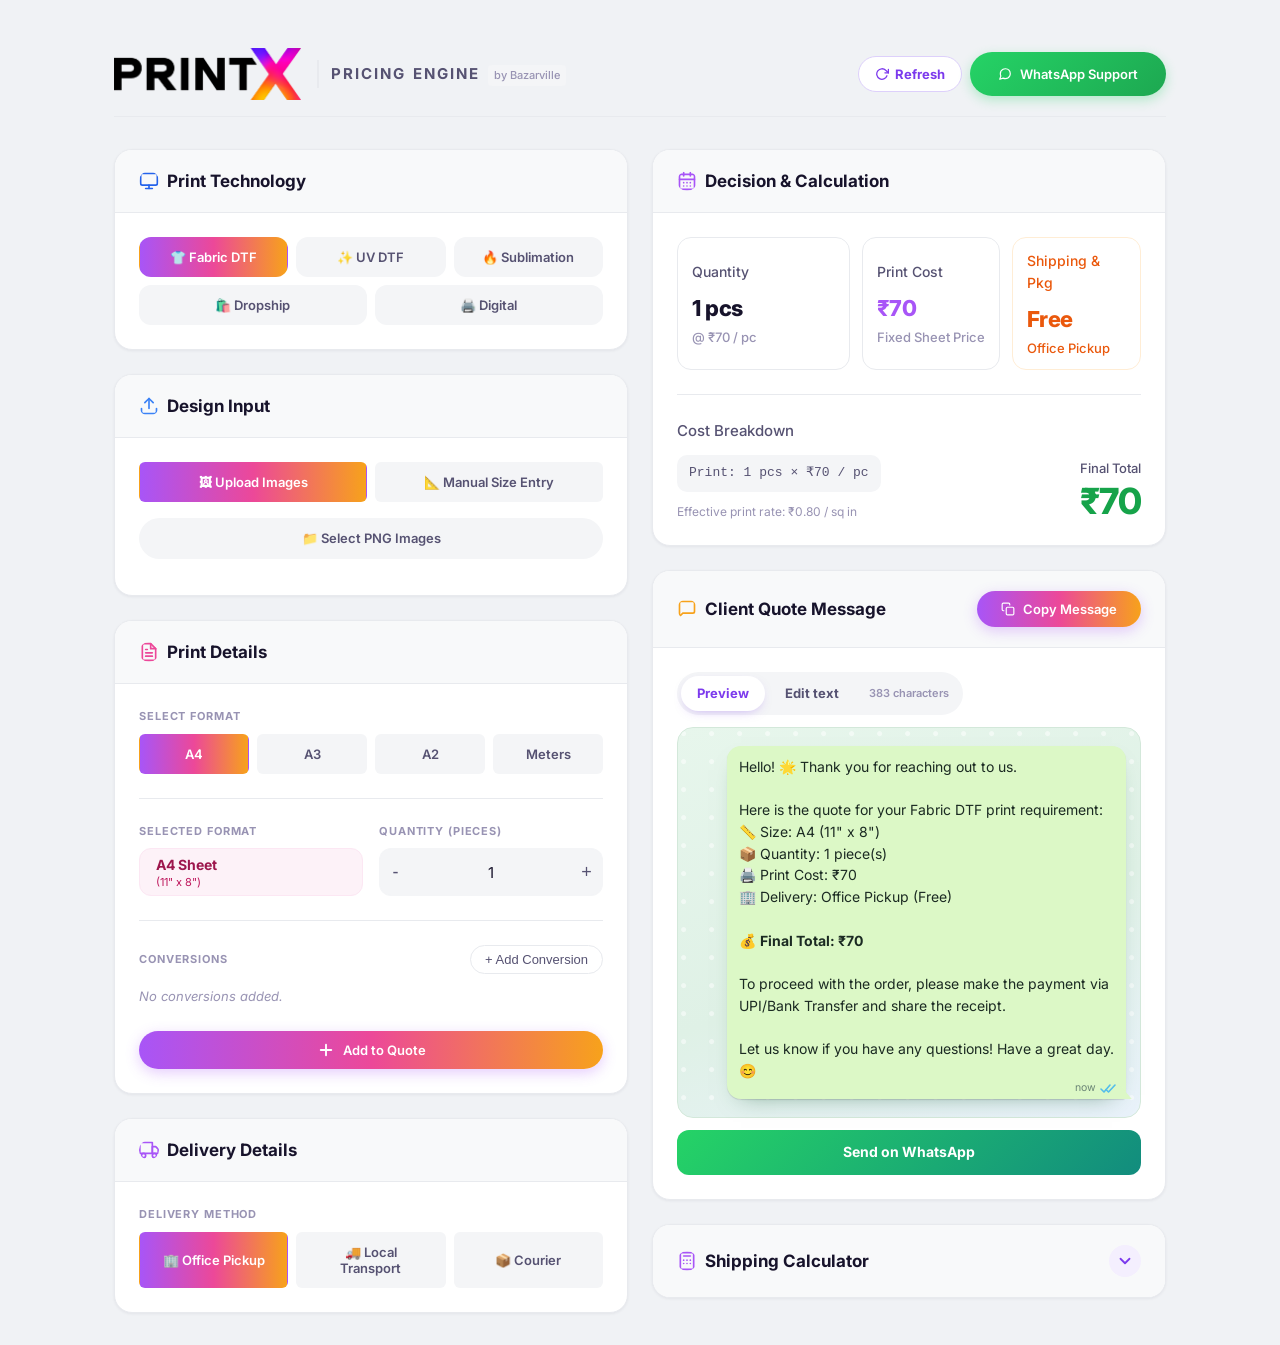
==== commit 5addf12d: "Calm pass: original brand colours, minimal motion, simple official look Co-Authored-By: Claude Sonne" ====
--- a/index.html
+++ b/index.html
@@ -11,10 +11,6 @@
   <!-- Favicon -->
   <link rel="icon" type="image/svg+xml" href="assets/images/favicon.svg" />
 
-  <link rel="preconnect" href="https://fonts.googleapis.com" />
-  <link rel="preconnect" href="https://fonts.gstatic.com" crossorigin />
-  <link rel="stylesheet" href="https://fonts.googleapis.com/css2?family=Plus+Jakarta+Sans:wght@400;500;600;700;800&family=Bricolage+Grotesque:opsz,wght@12..96,600;12..96,800&family=DM+Sans:wght@400;500;600;700&display=swap" />
-
   <!-- CSS Design System -->
   <link rel="stylesheet" href="css/variables.css" />
   <link rel="stylesheet" href="css/base.css" />
@@ -22,7 +18,6 @@
   <link rel="stylesheet" href="css/components.css" />
   <link rel="stylesheet" href="css/quote.css" />
   <link rel="stylesheet" href="css/modern.css" />
-  <link rel="stylesheet" href="css/redesign.css" />
 
   <!-- App Entry -->
   <script type="module" src="js/main.js"></script>
--- a/css/modern.css
+++ b/css/modern.css
@@ -353,3 +353,71 @@
 @keyframes bubble-in { from { opacity: 0; transform: translateY(10px) scale(.96); } to { opacity: 1; transform: none; } }
 .quote-wa { margin-top: 12px; width: 100%; border: 0; border-radius: 12px; padding: 11px; font: inherit; font-weight: 700; font-size: 14px; color: #fff; cursor: pointer; background: linear-gradient(135deg, #25d366, #128c7e); transition: transform .25s var(--ease-spring), box-shadow .3s ease; }
 .quote-wa:hover { transform: translateY(-2px); box-shadow: 0 14px 26px -12px rgba(18, 140, 126, .7); }
+
+
+/* ========================================
+   Calm pass — official, simple, minimal motion.
+   Brand colours (purple / pink / orange) stay; decoration and movement go.
+   ======================================== */
+:root {
+  --font-family: 'Inter', -apple-system, BlinkMacSystemFont, 'Segoe UI', sans-serif;
+  --shadow-card: 0 1px 3px rgba(23, 19, 43, .06);
+  --bg-input: #f4f5f7;
+  --line: #e8eaee;
+  --border-color: #e8eaee;
+  --violet-soft: #f4effe;
+}
+body { background: #f0f2f5; }
+
+/* no lifting, glow or gradient edges */
+.card, .card:hover { transform: none; box-shadow: var(--shadow-card); }
+.card::before { display: none; }
+.card:hover { border-color: #d8dbe3; }
+.card:hover .card-icon, .card-icon { transform: none; }
+.card-header { background: #f8f9fa; }
+.card-title { font-weight: 700; letter-spacing: 0; }
+.card-icon, .card:nth-of-type(3n+2) .card-icon, .card:nth-of-type(3n) .card-icon { background: transparent; padding: 0; width: 20px; height: 20px; }
+
+/* quiet hover: colour only */
+.btn-select:hover:not(.active), .chip:hover:not(.active) { transform: none; box-shadow: none; background: #ece8fb; color: var(--violet); border-color: transparent; }
+.btn-select:active, .chip:active { transform: none; }
+.btn-select.active, .chip.active { animation: none; box-shadow: none; background: var(--gradient-primary); background-size: 100% 100%; }
+.btn-select.active:hover { transform: none; }
+.btn-primary, .btn-success { transition: filter .15s ease; background-size: 100% 100%; }
+.btn-primary::after, .btn-success::after { display: none; }
+.btn-primary:hover, .btn-success:hover { transform: none; box-shadow: none; filter: brightness(.95); }
+.btn-primary:active { transform: none; }
+.btn-whatsapp:hover { transform: none; box-shadow: none; filter: brightness(.95); }
+.btn-refresh:hover, .quote-wa:hover, .sc-step:hover { transform: none; box-shadow: none; }
+.header-brand:hover .header-logo { transform: none; }
+
+/* KPI + results */
+.kpi-block, .kpi-block:nth-child(2), .kpi-block:nth-child(3), .kpi-delivery { background: #fff; }
+.kpi-delivery { background: #fff7ed; }
+.kpi-block:hover { transform: none; box-shadow: none; border-color: var(--line); }
+.final-total-value { background: none; -webkit-background-clip: initial; background-clip: initial; color: var(--success) !important; letter-spacing: -.02em; }
+.final-total:hover .final-total-value { transform: none; }
+.partner-card:hover, .cart-item:hover { transform: none; box-shadow: none; }
+
+/* calculator: keep dropdowns, drop effects */
+.sc-acc:hover { box-shadow: none; }
+.sc-row:not(.sc-head):hover { padding-left: 14px; }
+.sc-step:active { transform: none; }
+.sc-cube { animation: none; }
+.cf { transition-duration: .25s; }
+.sc-bar.win .sc-bar-track i { box-shadow: none; }
+.sc-bar-top em, .sc-chevron, .sc-acc-chev, .sc-row-chev { animation: none; }
+.sc-chevron, .sc-acc-chev, .sc-row-chev { transition: transform .2s ease, background .15s ease, color .15s ease; }
+.sc-collapse { transition-duration: .25s; }
+.sc-acc-body, .sc-detail { transition-duration: .22s; }
+.sc-acc-inner { transition-duration: .2s; }
+.sc-bar-track i, .sc-cost i { transition-duration: .3s; }
+.sc-sort:hover, .sc-copy:hover { transform: none; }
+.sc-detail dl > div { border-radius: 8px; }
+
+/* quote */
+.quote-bubble { animation: none; }
+.quote-bubble:hover { transform: none; }
+
+/* page load: none */
+body.intro .app-header, body.intro .card { animation: none; }
